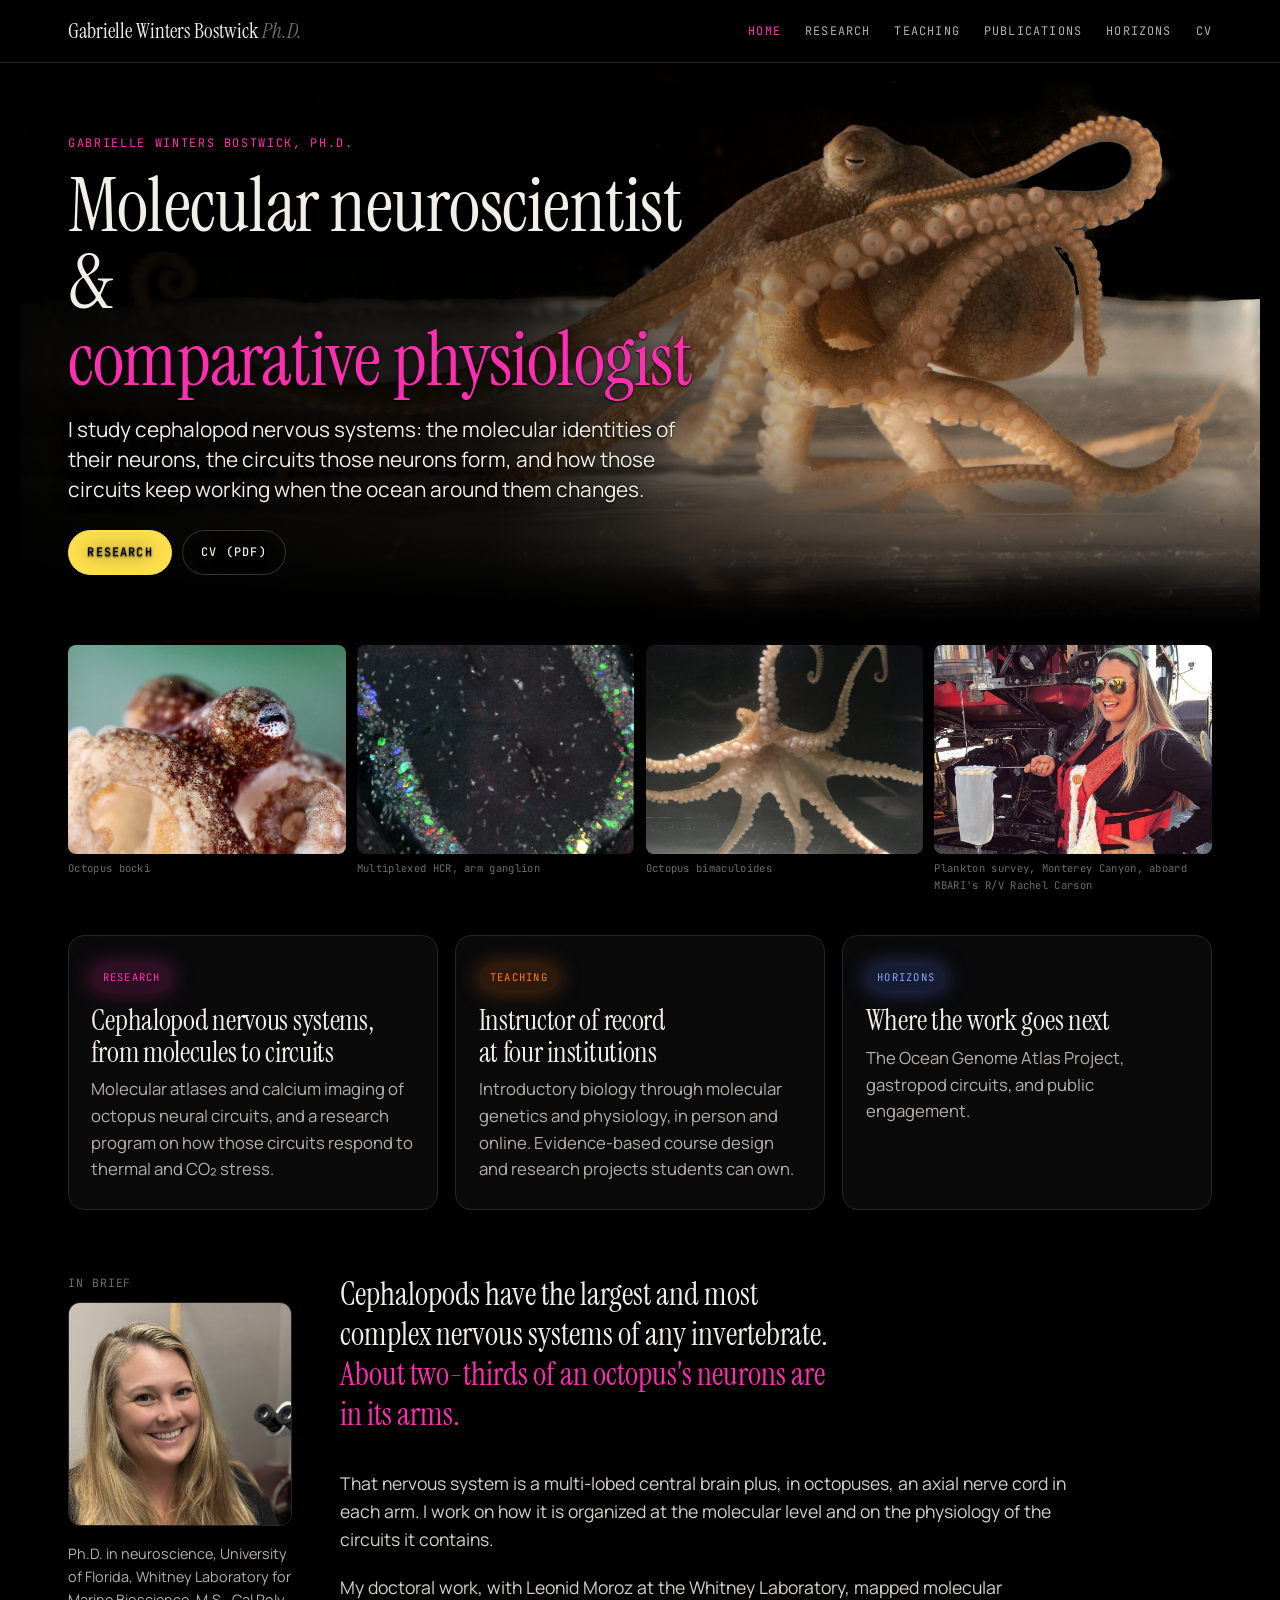
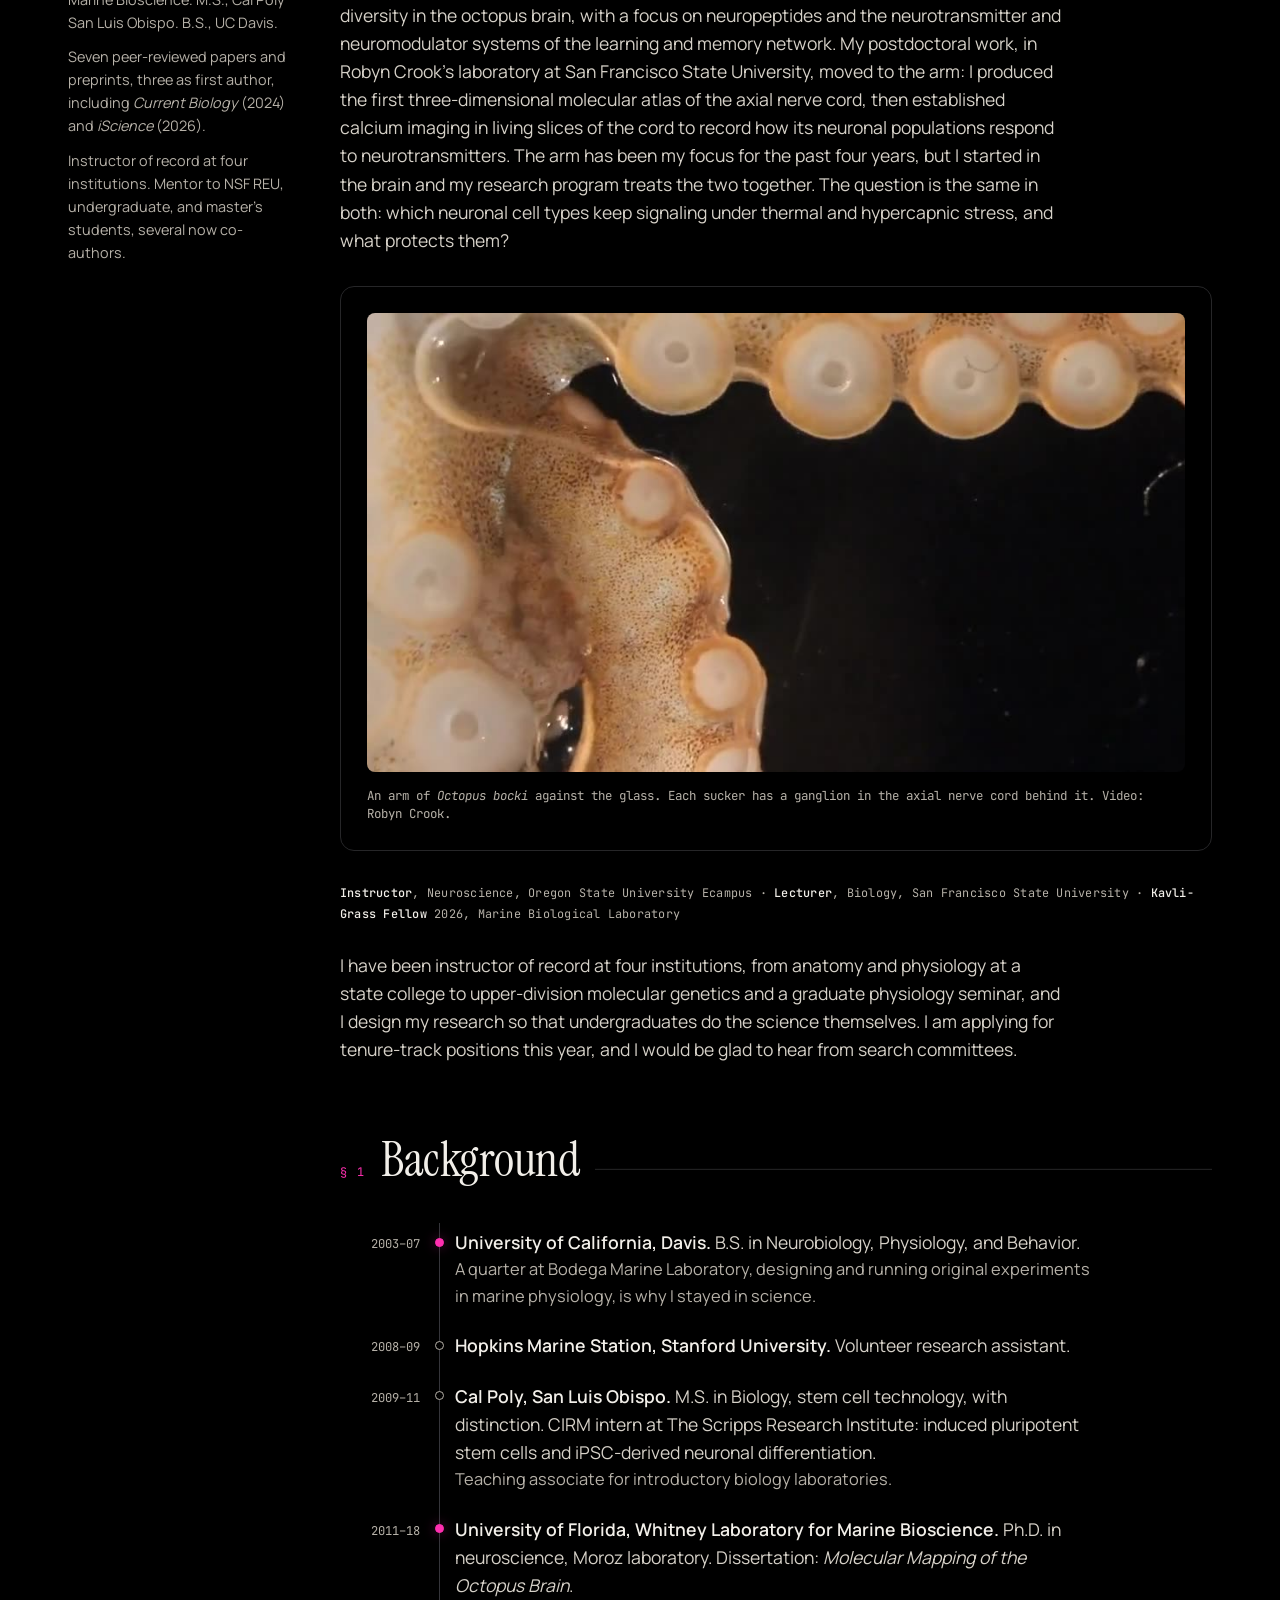
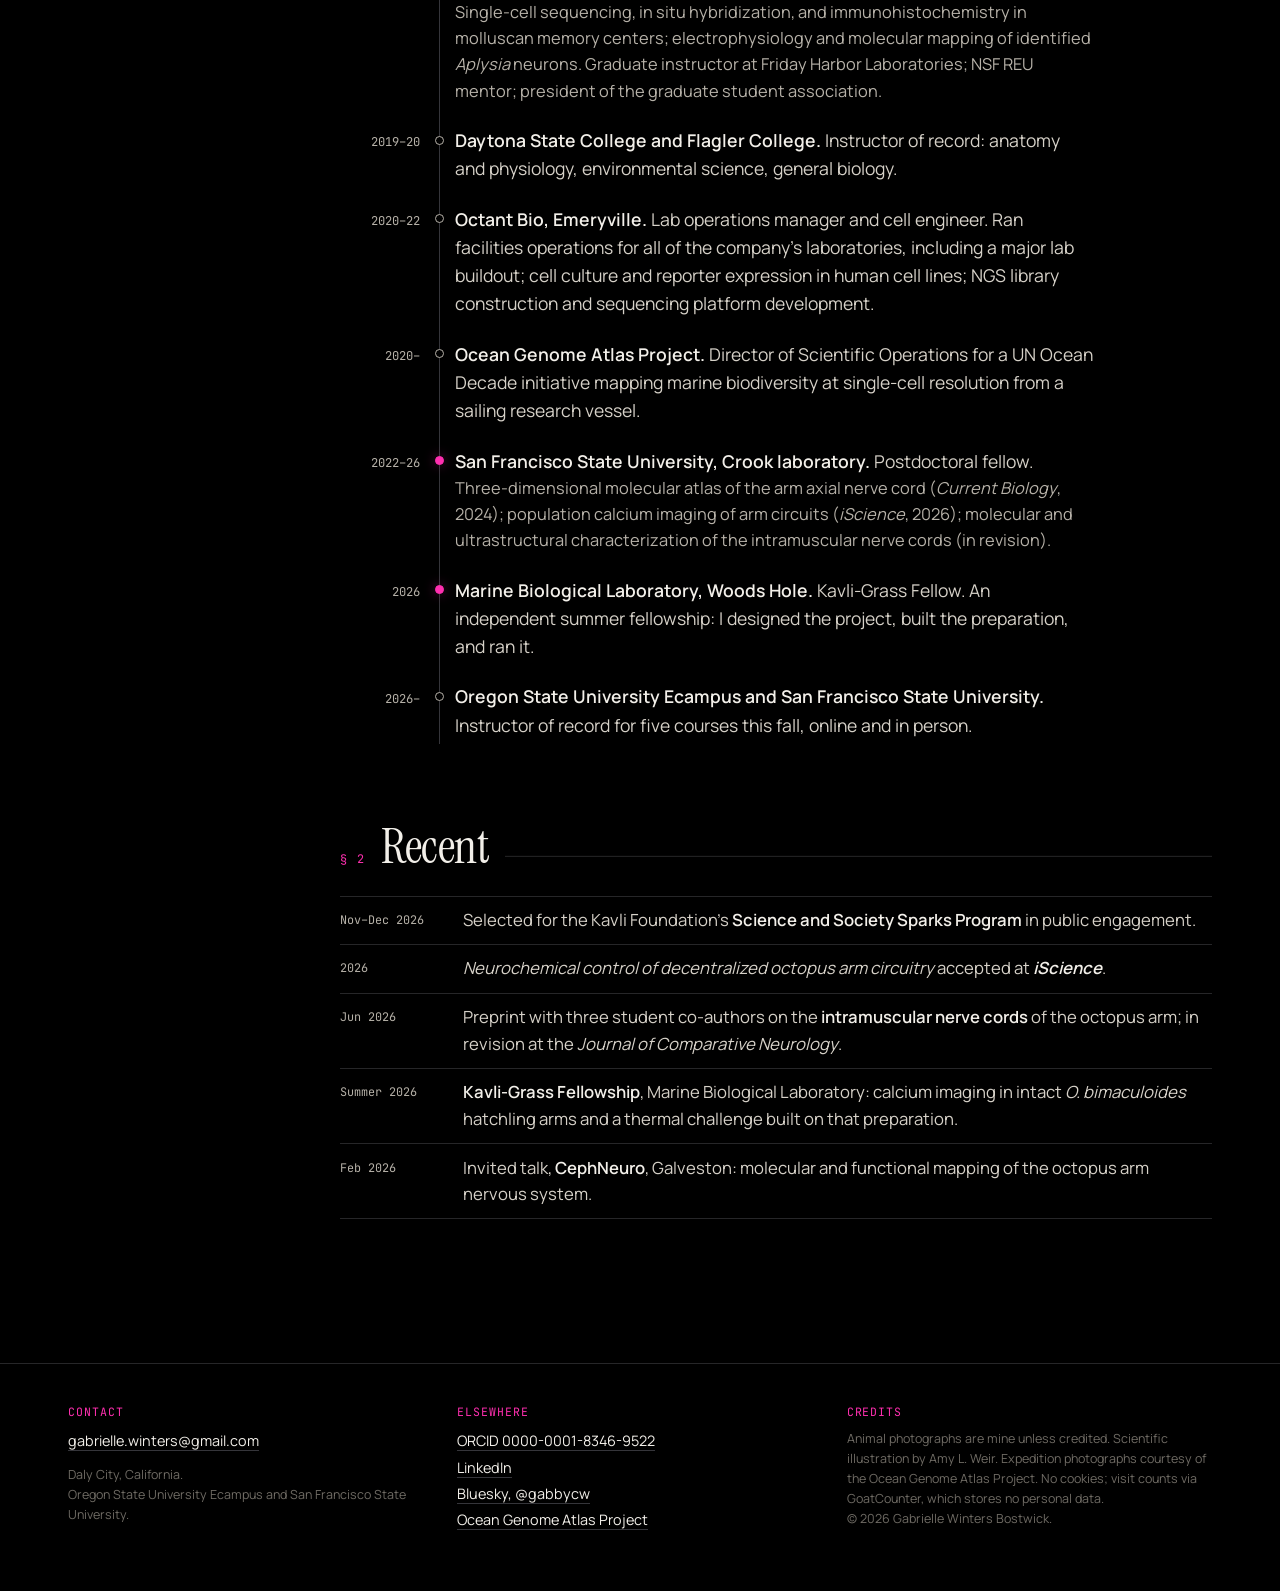
==== index.html @ f1814e46 "Search: Person schema, name variants, canonical URLs, sitemap, robots" ====
<!doctype html>
<html lang="en">
<head>
<meta charset="utf-8">
<meta name="viewport" content="width=device-width, initial-scale=1">
<title>Gabrielle Winters Bostwick, Ph.D. · Molecular neuroscientist & comparative physiologist</title>
<meta name="description" content="Molecular neuroscientist and comparative physiologist working on cephalopod nervous systems: molecular atlases, calcium imaging of neural circuits, and resilience under environmental stress.">
<meta property="og:title" content="Gabrielle Winters Bostwick, Ph.D. · Molecular neuroscientist & comparative physiologist">
<meta property="og:description" content="Molecular neuroscientist and comparative physiologist working on cephalopod nervous systems: molecular atlases, calcium imaging of neural circuits, and resilience under environmental stress.">
<meta property="og:type" content="website">
<meta property="og:image" content="https://gaberelladeville.github.io/assets/img/bocki-profile-canon.jpg">
<meta property="og:url" content="https://gaberelladeville.github.io/">
<link rel="canonical" href="https://gaberelladeville.github.io/">
<meta name="author" content="Gabrielle Winters Bostwick">
<meta name="keywords" content="Gabrielle Winters Bostwick, Gabrielle Winters-Bostwick, Gabrielle Winters, Winters-Bostwick GC, Winters GC, molecular neuroscientist, comparative physiologist, cephalopod neuroscience, octopus arm nervous system, Octopus bocki, Octopus bimaculoides, Euprymna berryi, hybridization chain reaction, calcium imaging, San Francisco State University, Oregon State University, Marine Biological Laboratory, Ocean Genome Atlas Project">
<script type="application/ld+json">
{"@context":"https://schema.org","@type":"Person","name":"Gabrielle Winters Bostwick","alternateName":["Gabrielle Winters-Bostwick","Gabrielle C. Winters-Bostwick","Gabrielle Winters","G. C. Winters"],"honorificSuffix":"Ph.D.","url":"https://gaberelladeville.github.io/","image":"https://gaberelladeville.github.io/assets/img/portrait.jpg","jobTitle":"Molecular neuroscientist and comparative physiologist","email":"mailto:gabrielle.winters@gmail.com","affiliation":[{"@type":"Organization","name":"Oregon State University"},{"@type":"Organization","name":"San Francisco State University"},{"@type":"Organization","name":"Ocean Genome Atlas Project"}],"alumniOf":[{"@type":"Organization","name":"University of Florida"},{"@type":"Organization","name":"California Polytechnic State University, San Luis Obispo"},{"@type":"Organization","name":"University of California, Davis"}],"sameAs":["https://orcid.org/0000-0001-8346-9522","https://www.linkedin.com/in/gabrielle-winters/","https://bsky.app/profile/gabbycw.bsky.social","https://www.researchgate.net/profile/Gabrielle-Winters"],"knowsAbout":["cephalopod neuroscience","octopus arm nervous system","molecular neuroanatomy","calcium imaging","hybridization chain reaction","comparative physiology"]}
</script>
<link rel="icon" href="assets/favicon.svg" type="image/svg+xml">
<link rel="icon" href="assets/favicon-32.png" type="image/png" sizes="32x32">
<link rel="apple-touch-icon" href="assets/apple-touch-icon.png">
<link rel="preconnect" href="https://fonts.googleapis.com">
<link rel="preconnect" href="https://fonts.gstatic.com" crossorigin>
<link rel="stylesheet" href="assets/style.css">

</head>
<body data-page="home">
<header class="site-head">
  <div class="wrap">
    <a class="brand plain" href="index.html">Gabrielle Winters Bostwick <span>Ph.D.</span></a>
    <nav class="site-nav" aria-label="Site"><a href="index.html" aria-current="page">Home</a><a href="research.html">Research</a><a href="teaching.html">Teaching</a><a href="publications.html">Publications</a><a href="horizons.html">Horizons</a><a href="cv.html">CV</a></nav>
  </div>
</header>

<main class="wrap">

<section class="hero">
  <img src="assets/img/hero.jpg" alt="Octopus bimaculoides in a tank, one arm extended, on black">
  <div class="g"></div>
  <div class="t">
    <div class="kicker">Gabrielle Winters Bostwick, Ph.D.</div>
    <h1>Molecular neuroscientist &amp;<br><em>comparative physiologist</em></h1>
    <p class="sub">I study cephalopod nervous systems: the molecular identities of their neurons, the circuits those neurons form, and how those circuits keep working when the ocean around them changes.</p>
    <a class="btn" href="research.html">Research</a><a class="btn o" href="assets/WintersBostwick_CV.pdf">CV (PDF)</a>
  </div>
</section>

<div class="strip">
  <div><img src="assets/img/bocki-portrait-green.jpg" alt="Octopus bocki, eye and arms, close up against green" style="object-position:50% 35%"><div class="c">Octopus bocki</div></div>
  <div><img src="assets/img/hcr-ganglion-ring.jpg" alt="Multiplexed HCR: coloured neuronal populations around a ganglion of the axial nerve cord"><div class="c">Multiplexed HCR, arm ganglion</div></div>
  <div><img src="assets/img/bimac-arms-raised.jpg" alt="Octopus bimaculoides with arms raised, on black"><div class="c">Octopus bimaculoides</div></div>
  <div><img src="assets/img/gwb-rov-plankton.jpg" alt="Gabrielle on deck in a life vest, filtering plankton beside an ROV aboard the research vessel Rachel Carson" style="object-position:50% 30%"><div class="c">Plankton survey, Monterey Canyon, aboard MBARI's R/V Rachel Carson</div></div>
</div>

<nav class="doors" aria-label="Main sections">
  <a class="d1" href="research.html"><span class="label">Research</span><h3>Cephalopod nervous systems, from molecules to circuits</h3><p>Molecular atlases and calcium imaging of octopus neural circuits, and a research program on how those circuits respond to thermal and CO₂ stress.</p></a>
  <a class="d2" href="teaching.html"><span class="label">Teaching</span><h3>Instructor of record at four institutions</h3><p>Introductory biology through molecular genetics and physiology, in person and online. Evidence-based course design and research projects students can own.</p></a>
  <a class="d3" href="horizons.html"><span class="label">Horizons</span><h3>Where the work goes next</h3><p>The Ocean Genome Atlas Project, gastropod circuits, and public engagement.</p></a>
</nav>

<div class="page">
  <aside class="margin">
    <span class="label">In brief</span>
    <div class="portrait"><img src="assets/img/portrait.jpg" alt="Gabrielle Winters Bostwick, at a microscope"></div>
    <p style="margin-top:1rem">Ph.D. in neuroscience, University of Florida, Whitney Laboratory for Marine Bioscience. M.S., Cal Poly San Luis Obispo. B.S., UC Davis.</p>
    <p>Seven peer-reviewed papers and preprints, three as first author, including <em>Current Biology</em> (2024) and <em>iScience</em> (2026).</p>
    <p>Instructor of record at four institutions. Mentor to NSF REU, undergraduate, and master's students, several now co-authors.</p>
  </aside>
  <div class="body">
    <p class="lede">Cephalopods have the largest and most complex nervous systems of any invertebrate. <b>About two-thirds of an octopus's neurons are in its arms.</b></p>
    <p>That nervous system is a multi-lobed central brain plus, in octopuses, an axial nerve cord in each arm. I work on how it is organized at the molecular level and on the physiology of the circuits it contains.</p>
    <p>My doctoral work, with Leonid Moroz at the Whitney Laboratory, mapped molecular diversity in the octopus brain, with a focus on neuropeptides and the neurotransmitter and neuromodulator systems of the learning and memory network. My postdoctoral work, in Robyn Crook's laboratory at San Francisco State University, moved to the arm: I produced the first three-dimensional molecular atlas of the axial nerve cord, then established calcium imaging in living slices of the cord to record how its neuronal populations respond to neurotransmitters. The arm has been my focus for the past four years, but I started in the brain and my research program treats the two together. The question is the same in both: which neuronal cell types keep signaling under thermal and hypercapnic stress, and what protects them?</p>
    <figure class="plate dark">
      <video data-autoplay muted loop playsinline preload="metadata" poster="assets/video/arm-suckers-poster.jpg"><source src="assets/video/arm-suckers.mp4" type="video/mp4"></video>
      <figcaption class="caption">An arm of <span class="sp">Octopus bocki</span> against the glass. Each sucker has a ganglion in the axial nerve cord behind it. Video: Robyn Crook.</figcaption>
    </figure>
    <div class="affil" style="margin:0 0 1.6rem"><b>Instructor</b>, Neuroscience, Oregon State University Ecampus · <b>Lecturer</b>, Biology, San Francisco State University · <b>Kavli-Grass Fellow</b> 2026, Marine Biological Laboratory</div>
    <p>I have been instructor of record at four institutions, from anatomy and physiology at a state college to upper-division molecular genetics and a graduate physiology seminar, and I design my research so that undergraduates do the science themselves. I am applying for tenure-track positions this year, and I would be glad to hear from search committees.</p>

    <div class="sec"><span class="n">§ 1</span><h2>Background</h2></div>
    <ul class="timeline">
      <li class="mark"><span class="y">2003–07</span><div class="what"><b>University of California, Davis.</b> B.S. in Neurobiology, Physiology, and Behavior.<span>A quarter at Bodega Marine Laboratory, designing and running original experiments in marine physiology, is why I stayed in science.</span></div></li>
      <li><span class="y">2008–09</span><div class="what"><b>Hopkins Marine Station, Stanford University.</b> Volunteer research assistant.</div></li>
      <li><span class="y">2009–11</span><div class="what"><b>Cal Poly, San Luis Obispo.</b> M.S. in Biology, stem cell technology, with distinction. CIRM intern at The Scripps Research Institute: induced pluripotent stem cells and iPSC-derived neuronal differentiation.<span>Teaching associate for introductory biology laboratories.</span></div></li>
      <li class="mark"><span class="y">2011–18</span><div class="what"><b>University of Florida, Whitney Laboratory for Marine Bioscience.</b> Ph.D. in neuroscience, Moroz laboratory. Dissertation: <em>Molecular Mapping of the Octopus Brain</em>.<span>Single-cell sequencing, in situ hybridization, and immunohistochemistry in molluscan memory centers; electrophysiology and molecular mapping of identified <em>Aplysia</em> neurons. Graduate instructor at Friday Harbor Laboratories; NSF REU mentor; president of the graduate student association.</span></div></li>
      <li><span class="y">2019–20</span><div class="what"><b>Daytona State College and Flagler College.</b> Instructor of record: anatomy and physiology, environmental science, general biology.</div></li>
      <li><span class="y">2020–22</span><div class="what"><b>Octant Bio, Emeryville.</b> Lab operations manager and cell engineer. Ran facilities operations for all of the company's laboratories, including a major lab buildout; cell culture and reporter expression in human cell lines; NGS library construction and sequencing platform development.</div></li>
      <li><span class="y">2020–</span><div class="what"><b>Ocean Genome Atlas Project.</b> Director of Scientific Operations for a UN Ocean Decade initiative mapping marine biodiversity at single-cell resolution from a sailing research vessel.</div></li>
      <li class="mark"><span class="y">2022–26</span><div class="what"><b>San Francisco State University, Crook laboratory.</b> Postdoctoral fellow.<span>Three-dimensional molecular atlas of the arm axial nerve cord (<em>Current Biology</em>, 2024); population calcium imaging of arm circuits (<em>iScience</em>, 2026); molecular and ultrastructural characterization of the intramuscular nerve cords (in revision).</span></div></li>
      <li class="mark"><span class="y">2026</span><div class="what"><b>Marine Biological Laboratory, Woods Hole.</b> Kavli-Grass Fellow. An independent summer fellowship: I designed the project, built the preparation, and ran it.</div></li>
      <li><span class="y">2026–</span><div class="what"><b>Oregon State University Ecampus and San Francisco State University.</b> Instructor of record for five courses this fall, online and in person.</div></li>
    </ul>

    <div class="sec"><span class="n">§ 2</span><h2>Recent</h2></div>
    <ul class="recent">
      <li><span class="y">Nov–Dec 2026</span><span>Selected for the Kavli Foundation's <b>Science and Society Sparks Program</b> in public engagement.</span></li>
      <li><span class="y">2026</span><span><em>Neurochemical control of decentralized octopus arm circuitry</em> accepted at <b><em>iScience</em></b>.</span></li>
      <li><span class="y">Jun 2026</span><span>Preprint with three student co-authors on the <b>intramuscular nerve cords</b> of the octopus arm; in revision at the <em>Journal of Comparative Neurology</em>.</span></li>
      <li><span class="y">Summer 2026</span><span><b>Kavli-Grass Fellowship</b>, Marine Biological Laboratory: calcium imaging in intact <span class="sp">O. bimaculoides</span> hatchling arms and a thermal challenge built on that preparation.</span></li>
      <li><span class="y">Feb 2026</span><span>Invited talk, <b>CephNeuro</b>, Galveston: molecular and functional mapping of the octopus arm nervous system.</span></li>
    </ul>
  </div>
</div>

</main>

<footer class="site-foot">
  <div class="wrap">
    <div>
      <span class="label">Contact</span>
      <a href="mailto:gabrielle.winters@gmail.com">gabrielle.winters@gmail.com</a>
      <p class="colophon" style="margin-top:.8rem">Daly City, California.<br>Oregon State University Ecampus and San Francisco State University.</p>
    </div>
    <div>
      <span class="label">Elsewhere</span>
      <ul>
        <li><a href="https://orcid.org/0000-0001-8346-9522" rel="me">ORCID 0000-0001-8346-9522</a></li>
        <li><a href="https://www.linkedin.com/in/gabrielle-winters/" rel="me">LinkedIn</a></li>
        <li><a href="https://bsky.app/profile/gabbycw.bsky.social" rel="me">Bluesky, @gabbycw</a></li>
        <li><a href="https://www.ogapvoyage.org/">Ocean Genome Atlas Project</a></li>
      </ul>
    </div>
    <div>
      <span class="label">Credits</span>
      <p class="colophon">Animal photographs are mine unless credited. Scientific illustration by Amy L. Weir. Expedition photographs courtesy of the Ocean Genome Atlas Project. No cookies; visit counts via GoatCounter, which stores no personal data.<br>&copy; <span data-year>2026</span> Gabrielle Winters Bostwick.</p>
    </div>
  </div>
</footer>
<script src="assets/site.js"></script>
<script data-goatcounter="https://gwb.goatcounter.com/count" async src="https://gc.zgo.at/count.js"></script>
</body>
</html>
---- assets/style.css ----
/* ------------------------------------------------------------------
   Gabrielle Winters Bostwick — personal site
   Black ground, jewel tones: each section lit in its own channel,
   the way a multiplexed in situ is.
   ------------------------------------------------------------------ */

@import url('https://fonts.googleapis.com/css2?family=Instrument+Serif:ital@0;1&family=Manrope:wght@400;500;600;700&family=JetBrains+Mono:wght@400;500&display=swap');

:root {
  --bg:        #000000;
  --bg2:       #0a0a0b;
  --bg3:       #131315;
  --ink:       #f2efe9;
  --soft:      #b6b1a8;
  --faint:     #6f6b64;
  --rule:      #262628;
  --rule2:     #35353a;

  --mag:   #ff2fb0;
  --cyan:  #22e5ff;
  --yel:   #ffe14d;
  --tang:  #ff7a1a;
  --blue:  #5b7cff;
  --vio:   #b44cff;
  --green: #4dff9a;

  --accent: var(--mag);
  --accent-soft: rgba(255,47,176,.16);
  --accent-glow: rgba(255,47,176,.38);

  --serif:   'Instrument Serif', 'Iowan Old Style', Georgia, serif;
  --sans:    'Manrope', 'Helvetica Neue', Arial, sans-serif;
  --mono:    'JetBrains Mono', 'SFMono-Regular', Menlo, Consolas, monospace;

  --measure: 66ch;
  --gutter: clamp(1.25rem, 4vw, 3rem);
  --max: 1240px;
}

/* per-page channel colour */
body[data-page] { --accent: var(--mag); --accent-soft: rgba(255,47,176,.16); --accent-glow: rgba(255,47,176,.38); }

*, *::before, *::after { box-sizing: border-box; }
html { scroll-behavior: smooth; -webkit-text-size-adjust: 100%; }
body {
  margin: 0; background: var(--bg); color: var(--ink);
  font-family: var(--sans); font-size: clamp(1rem, .95rem + .25vw, 1.1rem); line-height: 1.6;
  -webkit-font-smoothing: antialiased; text-rendering: optimizeLegibility;
}
::selection { background: var(--accent); color: #000; }

a { color: var(--accent); text-decoration: none; border-bottom: 1px solid color-mix(in srgb, var(--accent) 40%, transparent); transition: border-color .15s, color .15s; }
a:hover { border-bottom-color: var(--accent); }
a.plain { border-bottom: 0; }
img, svg, video { max-width: 100%; height: auto; display: block; }

/* ---------- typography ---------- */
h1, h2, h3 { font-family: var(--serif); font-weight: 400; line-height: 1.02; margin: 0 0 .5em; letter-spacing: -.01em; text-wrap: balance; }
h1 { font-size: clamp(3rem, 2.2rem + 4vw, 6rem); }
h2 { font-size: clamp(2rem, 1.6rem + 1.8vw, 3.2rem); }
h3 { font-size: clamp(1.45rem, 1.25rem + .7vw, 1.9rem); line-height: 1.08; }
h4 { font-size: 1.05rem; font-weight: 700; margin: 0 0 .4em; }
p { margin: 0 0 1.1em; max-width: var(--measure); color: #d6d1c8; }
p.lede { font-family: var(--serif); font-size: clamp(1.45rem, 1.2rem + 1vw, 2.1rem); line-height: 1.25; color: var(--ink); max-width: 34ch; }
p.lede b { color: var(--accent); font-weight: 400; }
em { font-style: italic; }
strong, b { font-weight: 600; color: var(--ink); }
small, .small { font-size: .88em; }
hr { border: 0; border-top: 1px solid var(--rule); margin: 3rem 0; }

.label, .caption, .meta, th { font-family: var(--mono); font-size: .72rem; letter-spacing: .08em; text-transform: uppercase; color: var(--faint); }
.caption { text-transform: none; letter-spacing: 0; font-size: .78rem; line-height: 1.5; color: var(--soft); }
.caption b { color: var(--accent); font-weight: 500; text-transform: uppercase; letter-spacing: .08em; font-size: .68rem; margin-right: .5em; }
.sp { font-style: italic; }

/* drop cap */
.dropcap::first-letter { font-family: var(--serif); font-size: 4.4em; line-height: .78; float: left; padding: .06em .12em 0 0; color: var(--accent); }

/* ---------- layout ---------- */
.wrap { max-width: var(--max); margin: 0 auto; padding: 0 var(--gutter); }
.page { display: grid; grid-template-columns: minmax(0, 1fr); gap: 0 3rem; padding: 3rem 0 5rem; }
@media (min-width: 900px) {
  .page { grid-template-columns: 14rem minmax(0, 1fr); }
  .page > .margin { grid-column: 1; }
  .page > .body { grid-column: 2; min-width: 0; }
}
.margin { font-size: .9rem; color: var(--soft); }
.margin .label { display: block; margin-bottom: .6rem; }
.margin p { margin-bottom: .8em; color: var(--soft); }
.margin nav a { display: block; padding: .32rem 0; border: 0; border-top: 1px solid var(--rule); color: var(--soft); font-family: var(--mono); font-size: .74rem; letter-spacing: .03em; }
.margin nav a:last-child { border-bottom: 1px solid var(--rule); }
.margin nav a:hover { color: var(--accent); }
@media (min-width: 900px) { .margin.sticky { position: sticky; top: 5rem; align-self: start; } }

/* ---------- header ---------- */
.site-head { position: sticky; top: 0; z-index: 20; background: rgba(0,0,0,.82); backdrop-filter: blur(8px); border-bottom: 1px solid var(--rule); }
.site-head .wrap { display: flex; align-items: center; justify-content: space-between; gap: 1rem; padding-top: .9rem; padding-bottom: .9rem; flex-wrap: wrap; }
.brand { font-family: var(--serif); font-size: 1.3rem; color: var(--ink); border: 0; white-space: nowrap; }
.brand span { color: var(--faint); font-style: italic; }
.site-nav { display: flex; gap: clamp(.8rem, 2vw, 1.5rem); flex-wrap: wrap; }
.site-nav a { font-family: var(--mono); font-size: .74rem; letter-spacing: .1em; text-transform: uppercase; color: var(--soft); border: 0; }
.site-nav a:hover { color: var(--ink); }
.site-nav a[aria-current="page"] { color: var(--accent); }

/* ---------- section heads ---------- */
.sec { margin: 4.5rem 0 1.5rem; display: flex; align-items: baseline; gap: 1rem; }
.sec .n { font-family: var(--mono); font-size: .74rem; color: var(--accent); letter-spacing: .12em; white-space: nowrap; }
.sec h2 { margin: 0; }
.sec::after { content: ''; flex: 1; border-top: 1px solid var(--rule); transform: translateY(-.35em); }

/* ---------- figures ---------- */
figure { margin: 2rem 0; }
figure img { width: 100%; border-radius: 10px; }
figure.photo img { border: 1px solid var(--rule); }
figcaption { margin-top: .7rem; }
figure.plate { background: var(--bg2); border: 1px solid var(--rule); border-radius: 14px; padding: clamp(1rem, 2.5vw, 1.6rem); }
figure.plate img { border-radius: 8px; }
figure.plate.dark { background: #000; }
figure.plate.dark video { width: 100%; display: block; background: #000; border-radius: 8px; }
figure.plate.light { background: var(--bg2); }
figure.plate.light img { background: #fff; }
figure.plate figcaption { margin-top: .9rem; }
figure.wide { margin-left: 0; margin-right: 0; }

.placeholder { border: 1px dashed var(--rule2); border-radius: 12px; background: var(--bg2); display: flex; flex-direction: column; justify-content: center; padding: 1.2rem; font-size: .9rem; color: var(--soft); line-height: 1.45; max-width: 60ch; }
.placeholder span { font-family: var(--mono); font-size: .68rem; letter-spacing: .1em; text-transform: uppercase; color: var(--accent); margin-bottom: .5rem; }

/* ---------- tables ---------- */
table { border-collapse: collapse; width: 100%; margin: 1.5rem 0 2.5rem; font-size: .95em; }
th { text-align: left; font-weight: 500; padding: .5rem .6rem .5rem 0; border-bottom: 1px solid var(--rule2); color: var(--accent); }
td { padding: .7rem .6rem .7rem 0; border-bottom: 1px solid var(--rule); vertical-align: top; color: #d6d1c8; }
td b { color: var(--ink); }
td.y { font-family: var(--mono); font-size: .76rem; white-space: nowrap; color: var(--soft); padding-top: .85rem; }
.table-scroll { overflow-x: auto; }

/* ---------- lists ---------- */
ul, ol { padding-left: 1.2em; max-width: var(--measure); color: #d6d1c8; }
li { margin-bottom: .45em; }
ul.ruled { list-style: none; padding: 0; }
ul.ruled li { border-top: 1px solid var(--rule); padding: .9rem 0; margin: 0; }
ul.ruled li:last-child { border-bottom: 1px solid var(--rule); }
ul.ruled b { color: var(--ink); }

/* ---------- specimen cards ---------- */
.specimen { display: grid; grid-template-columns: 1fr; gap: 1.2rem; margin: 2rem 0; }
@media (min-width: 760px) { .specimen { grid-template-columns: repeat(3, 1fr); } }
.specimen > div { background: var(--bg2); border: 1px solid var(--rule); border-radius: 14px; padding: 1.2rem; }
.specimen .tag { font-family: var(--mono); font-size: .68rem; letter-spacing: .1em; text-transform: uppercase; color: var(--accent); }
.specimen h3 { margin: .3rem 0 .6rem; font-style: italic; }
.specimen p { font-size: .93em; margin-bottom: .6em; }
.specimen .sp-photo { width: 100%; aspect-ratio: 4/3; object-fit: cover; margin: .2rem 0 .9rem; border-radius: 8px; }

/* ---------- timeline ---------- */
.timeline { list-style: none; padding: 0; margin: 2rem 0; max-width: none; position: relative; }
.timeline::before { content: ''; position: absolute; left: 6.2rem; top: .4rem; bottom: .4rem; border-left: 1px solid var(--rule2); }
.timeline li { display: grid; grid-template-columns: 5rem 1fr; gap: 2.2rem; padding: .7rem 0; margin: 0; position: relative; }
.timeline li::before { content: ''; position: absolute; left: calc(6.2rem - 4px); top: 1.3rem; width: 9px; height: 9px; border-radius: 50%; background: var(--bg); border: 1.5px solid var(--soft); }
.timeline li.mark::before { background: var(--accent); border-color: var(--accent); box-shadow: 0 0 12px var(--accent-glow); }
.timeline .y { font-family: var(--mono); font-size: .76rem; color: var(--soft); text-align: right; padding-top: .45rem; }
.timeline .what { max-width: 58ch; color: #d6d1c8; }
.timeline .what b { color: var(--ink); }
.timeline .what span { display: block; color: var(--soft); font-size: .93em; }
@media (max-width: 560px) {
  .timeline::before { left: .3rem; }
  .timeline li { grid-template-columns: 1fr; gap: .2rem; padding-left: 1.6rem; }
  .timeline li::before { left: 0; top: 1.05rem; }
  .timeline .y { text-align: left; padding-top: 0; }
}

/* ---------- ledgers (numbered chapters / aims) ---------- */
.ledger { counter-reset: aim; margin: 2rem 0; border-top: 1px solid var(--rule2); }
.ledger > div { display: grid; grid-template-columns: 4.5rem minmax(0,1fr); gap: 1.5rem; padding: 1.6rem 0; border-bottom: 1px solid var(--rule); }
.ledger > div::before { counter-increment: aim; content: counter(aim, upper-roman); font-family: var(--serif); font-size: 2.6rem; line-height: 1; color: var(--accent); }
.ledger h3 { margin-top: .1rem; }
.ledger p:last-child { margin-bottom: 0; }
@media (max-width: 560px) { .ledger > div { grid-template-columns: 1fr; gap: .4rem; } }

/* ---------- pull quotes, notes ---------- */
.pull { font-family: var(--serif); font-size: clamp(1.6rem, 1.3rem + 1.2vw, 2.4rem); line-height: 1.2; max-width: 30ch; margin: 2.5rem 0; color: var(--accent); }
.note { font-size: .92rem; color: var(--soft); border-top: 1px dashed var(--rule2); border-bottom: 1px dashed var(--rule2); padding: .8rem 0; margin: 1.5rem 0; max-width: var(--measure); }
.note .label { display: inline; margin-right: .6rem; color: var(--accent); }

/* ---------- publications ---------- */
.pubs { list-style: none; padding: 0; max-width: none; counter-reset: pub; }
.pubs li { border-top: 1px solid var(--rule); padding: 1.2rem 0 1.2rem 3rem; position: relative; margin: 0; max-width: 78ch; }
.pubs li:last-child { border-bottom: 1px solid var(--rule); }
.pubs li::before { counter-increment: pub; content: counter(pub, decimal-leading-zero); position: absolute; left: 0; top: 1.35rem; font-family: var(--mono); font-size: .76rem; color: var(--accent); }
.pubs .t { font-family: var(--serif); font-size: 1.35rem; line-height: 1.15; display: block; margin-bottom: .3rem; color: var(--ink); }
.pubs .a { display: block; color: var(--soft); font-size: .93em; }
.pubs .a .me { color: var(--ink); font-weight: 600; }
.pubs .j { display: block; font-size: .9em; margin-top: .3rem; color: #d6d1c8; }
.pubs .doi { font-family: var(--mono); font-size: .72rem; letter-spacing: 0; text-transform: none; }
.pubs .flag { font-family: var(--mono); font-size: .62rem; letter-spacing: .1em; text-transform: uppercase; color: #000; background: var(--cyan); padding: .2rem .5rem; border-radius: 999px; margin-left: .6rem; vertical-align: middle; font-weight: 500; }
.pubs .flag.warm { background: var(--tang); }

/* ---------- buttons ---------- */
.btn { display: inline-block; font-family: var(--mono); font-size: .74rem; letter-spacing: .1em; text-transform: uppercase; color: #000; background: var(--accent); border: 1px solid var(--accent); padding: .75rem 1.15rem; border-radius: 999px; font-weight: 500; transition: filter .15s; }
.btn:hover { filter: brightness(1.1); border-color: var(--accent); }
.btn.o { background: transparent; color: var(--ink); border-color: var(--rule2); }
.btn + .btn { margin-left: .6rem; }

/* ---------- home hero ---------- */
.hero { position: relative; min-height: 560px; margin: 0 calc(-1 * var(--gutter)); overflow: hidden; display: flex; align-items: flex-end; }
.hero > img { position: absolute; inset: 0; width: 100%; height: 100%; object-fit: cover; object-position: 70% 50%; border-radius: 0; }
.hero .g { position: absolute; inset: 0; background: linear-gradient(90deg, rgba(0,0,0,.96) 0%, rgba(0,0,0,.82) 38%, rgba(0,0,0,.35) 58%, rgba(0,0,0,0) 74%), linear-gradient(0deg, #000 0%, rgba(0,0,0,0) 32%); }
.hero .t { position: relative; padding: 3.5rem var(--gutter) 3rem; max-width: 720px; text-shadow: 0 1px 2px rgba(0,0,0,.9), 0 0 18px rgba(0,0,0,.85); }
.hero .kicker { font-family: var(--mono); font-size: .74rem; letter-spacing: .14em; text-transform: uppercase; color: var(--mag); margin-bottom: .9rem; }
.hero h1 { margin-bottom: 1rem; font-size: clamp(2.8rem, 2rem + 3.4vw, 5rem); }
.hero h1 em { color: var(--mag); font-style: normal; }
.hero .sub { font-size: clamp(1.05rem, 1rem + .4vw, 1.3rem); color: var(--ink); max-width: 52ch; line-height: 1.45; margin-bottom: 1.6rem; }
.hero .btn { --accent: var(--yel); }
.hero .credit { position: absolute; right: var(--gutter); bottom: 1rem; font-family: var(--mono); font-size: .66rem; color: var(--faint); letter-spacing: .04em; }
@media (max-width: 700px) { .hero { min-height: 560px; } .hero .g { background: linear-gradient(0deg, #000 0%, rgba(0,0,0,.85) 45%, rgba(0,0,0,.1) 100%); } .hero .t { padding-top: 12rem; } }

.strip { display: grid; grid-template-columns: repeat(2, 1fr); gap: .7rem; margin: 1.4rem 0 0; }
@media (min-width: 760px) { .strip { grid-template-columns: repeat(4, 1fr); } }
.strip img { width: 100%; aspect-ratio: 4/3; object-fit: cover; border-radius: 8px; }
.strip .c { font-family: var(--mono); font-size: .66rem; color: var(--faint); margin-top: .4rem; letter-spacing: .03em; }

/* the three doors, each lit in its own channel */
.doors { display: grid; gap: 1.1rem; margin: 2.6rem 0 1rem; }
@media (min-width: 760px) { .doors { grid-template-columns: repeat(3, 1fr); } }
.doors a { border: 1px solid var(--rule); border-radius: 16px; padding: 1.5rem 1.4rem 1.6rem; text-decoration: none; color: var(--ink); background: var(--bg2); display: block; transition: border-color .15s, transform .15s; }
.doors a:hover { border-color: var(--rule2); transform: translateY(-2px); }
.doors .label { display: inline-block; padding: .3rem .7rem; border-radius: 999px; margin-bottom: .9rem; font-size: .66rem; letter-spacing: .12em; }
.doors h3 { margin-bottom: .5rem; }
.doors p { margin: 0; color: var(--soft); font-size: .95em; }
.doors .d1 .label { color: var(--mag);  background: rgba(255,47,176,.14);  box-shadow: 0 0 22px rgba(255,47,176,.35); }
.doors .d2 .label { color: var(--tang); background: rgba(255,122,26,.14);  box-shadow: 0 0 22px rgba(255,122,26,.35); }
.doors .d3 .label { color: #8aa4ff;     background: rgba(91,124,255,.16);  box-shadow: 0 0 22px rgba(91,124,255,.4); }

.affil { font-family: var(--mono); font-size: .74rem; letter-spacing: .02em; color: var(--soft); line-height: 1.8; margin-top: 1.2rem; }
.affil b { color: var(--ink); font-weight: 500; }

.recent { list-style: none; padding: 0; margin: 1rem 0 0; max-width: none; }
.recent li { display: grid; grid-template-columns: 6.5rem 1fr; gap: 1.2rem; padding: .65rem 0; border-top: 1px solid var(--rule); margin: 0; font-size: .95em; color: #d6d1c8; }
.recent li:last-child { border-bottom: 1px solid var(--rule); }
.recent .y { font-family: var(--mono); font-size: .74rem; color: var(--soft); padding-top: .25rem; }
.recent b { color: var(--ink); }

.pair { display: grid; gap: 1.2rem; margin: 2rem 0; }
@media (min-width: 700px) { .pair { grid-template-columns: 1fr 1fr; align-items: start; } }
.pair figure { margin: 0; }

.portrait { border-radius: 12px; overflow: hidden; max-width: 240px; border: 1px solid var(--rule); }
.portrait img { width: 100%; height: 100%; object-fit: cover; }

.two-col { columns: 2; column-gap: 3rem; }
@media (max-width: 700px) { .two-col { columns: 1; } }
.two-col > * { break-inside: avoid; }
.mt0 { margin-top: 0 !important; }

/* ---------- footer ---------- */
.site-foot { border-top: 1px solid var(--rule); margin-top: 4rem; padding: 2.4rem 0 3rem; font-size: .9rem; color: var(--soft); }
.site-foot .wrap { display: grid; gap: 1.5rem; }
@media (min-width: 760px) { .site-foot .wrap { grid-template-columns: 1fr 1fr 1fr; } }
.site-foot .label { display: block; margin-bottom: .5rem; color: var(--accent); }
.site-foot a { color: var(--ink); border-bottom-color: var(--rule2); }
.site-foot ul { list-style: none; padding: 0; margin: 0; }
.site-foot li { margin: .2rem 0; }
.site-foot .colophon { font-size: .78rem; color: var(--faint); }

@media (prefers-reduced-motion: reduce) { html { scroll-behavior: auto; } .doors a { transition: none; } }

/* ---------- print ---------- */
@media print {
  body { background: #fff; color: #000; }
  .site-head, .site-foot, .margin nav, .btn, video { display: none !important; }
  a { color: #000; border: 0; }
  .page { display: block; padding: 0; }
}
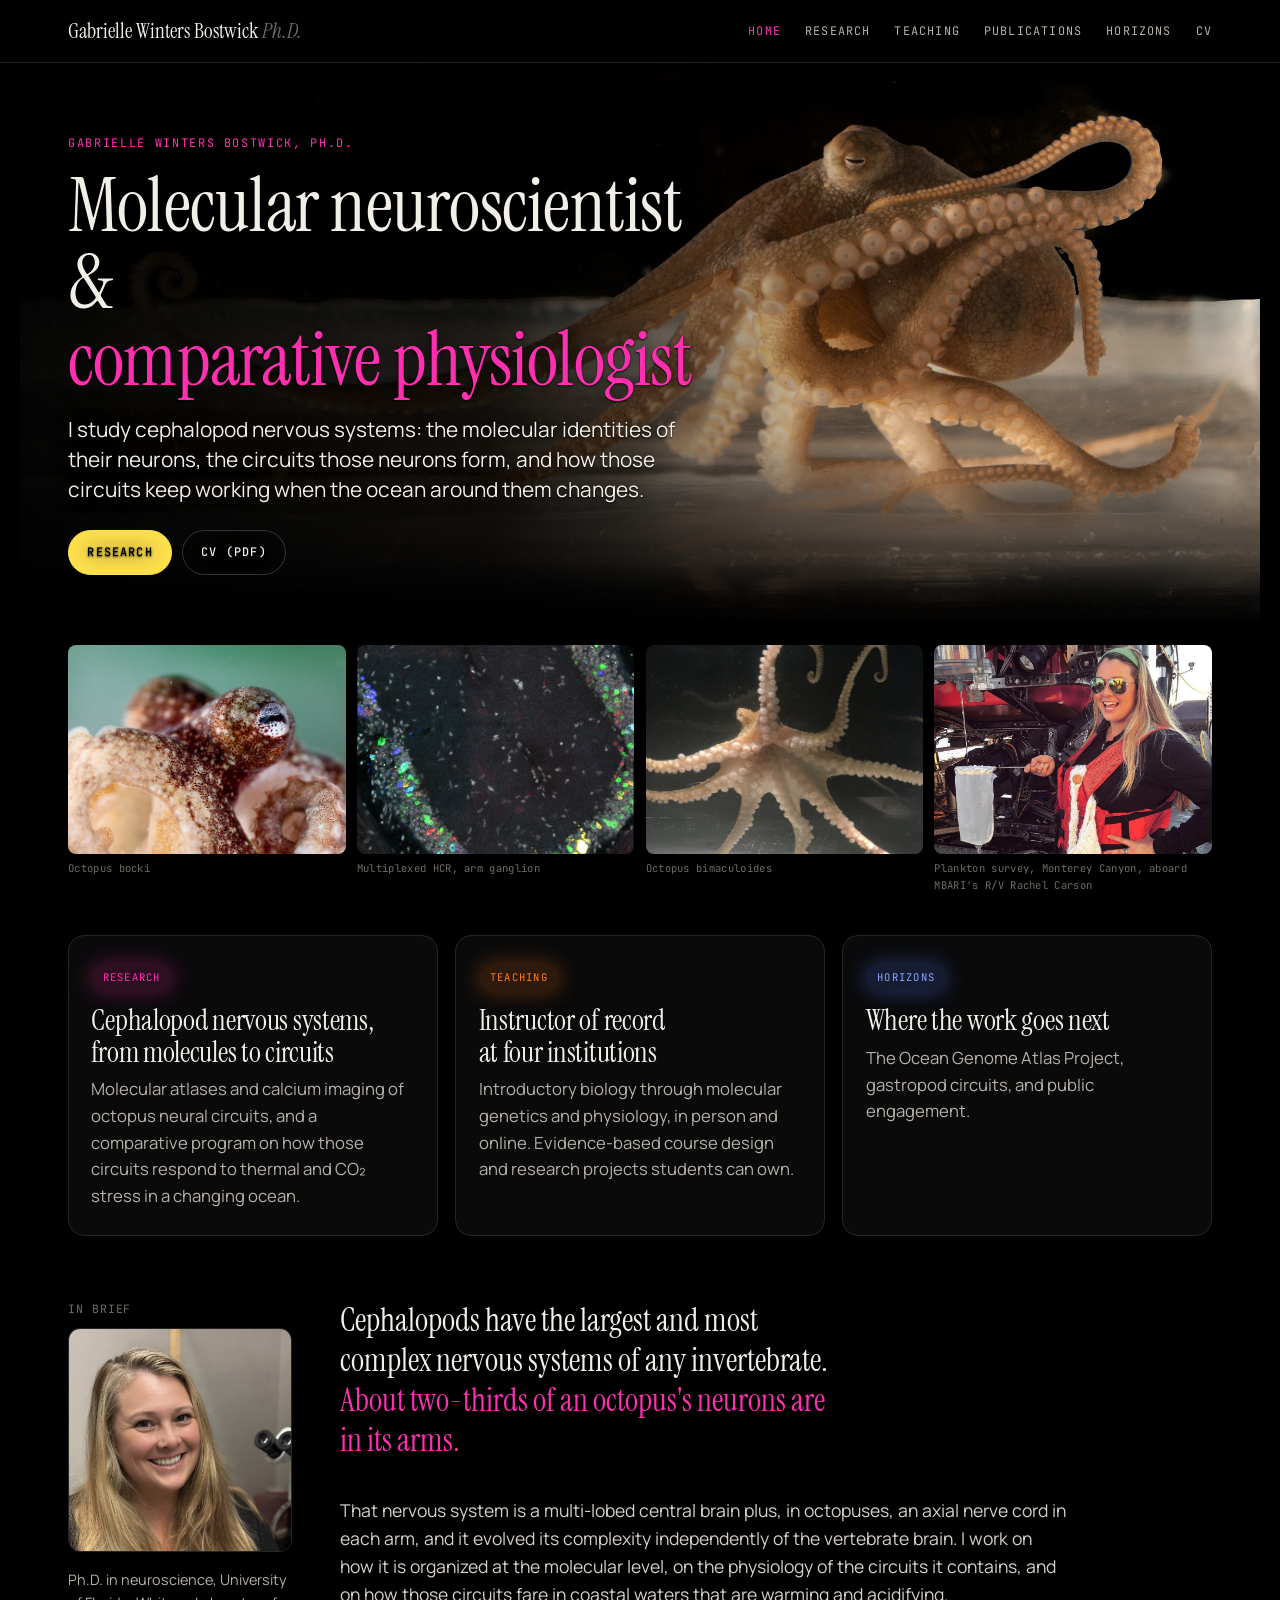
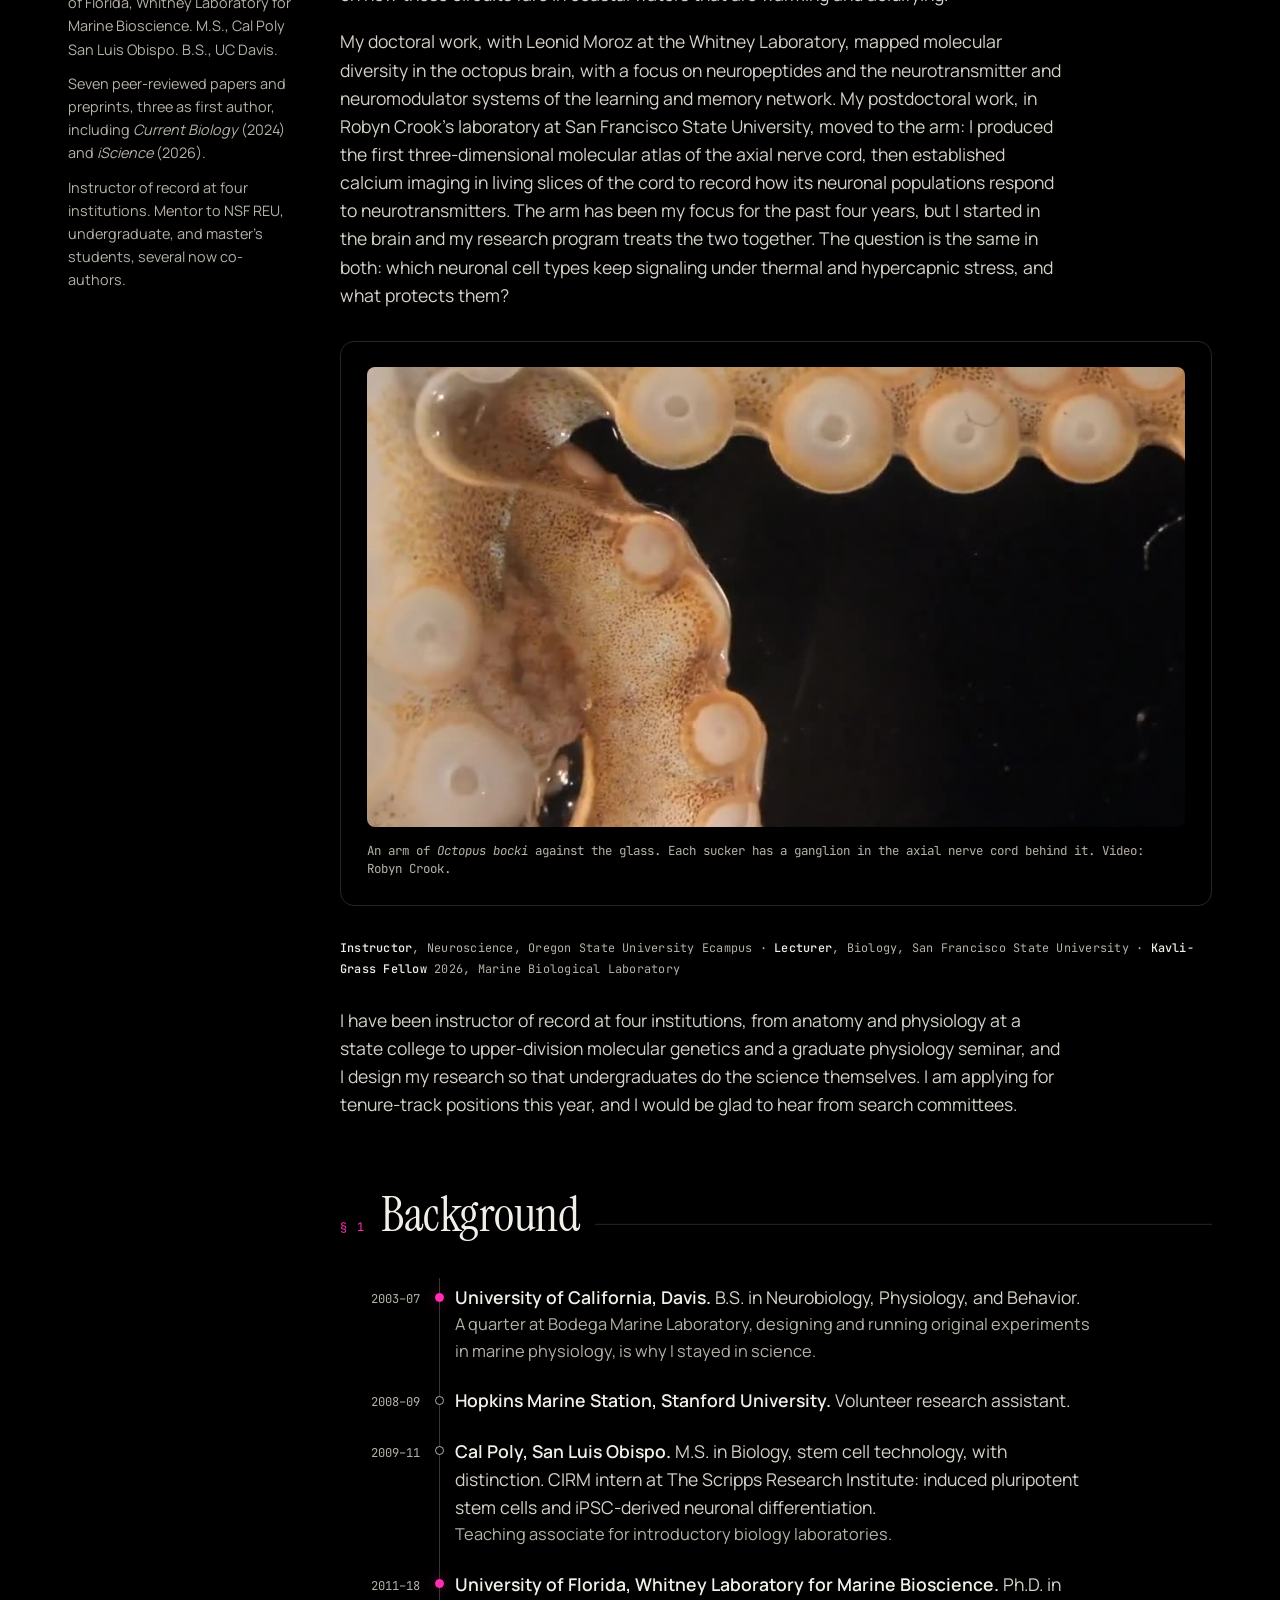
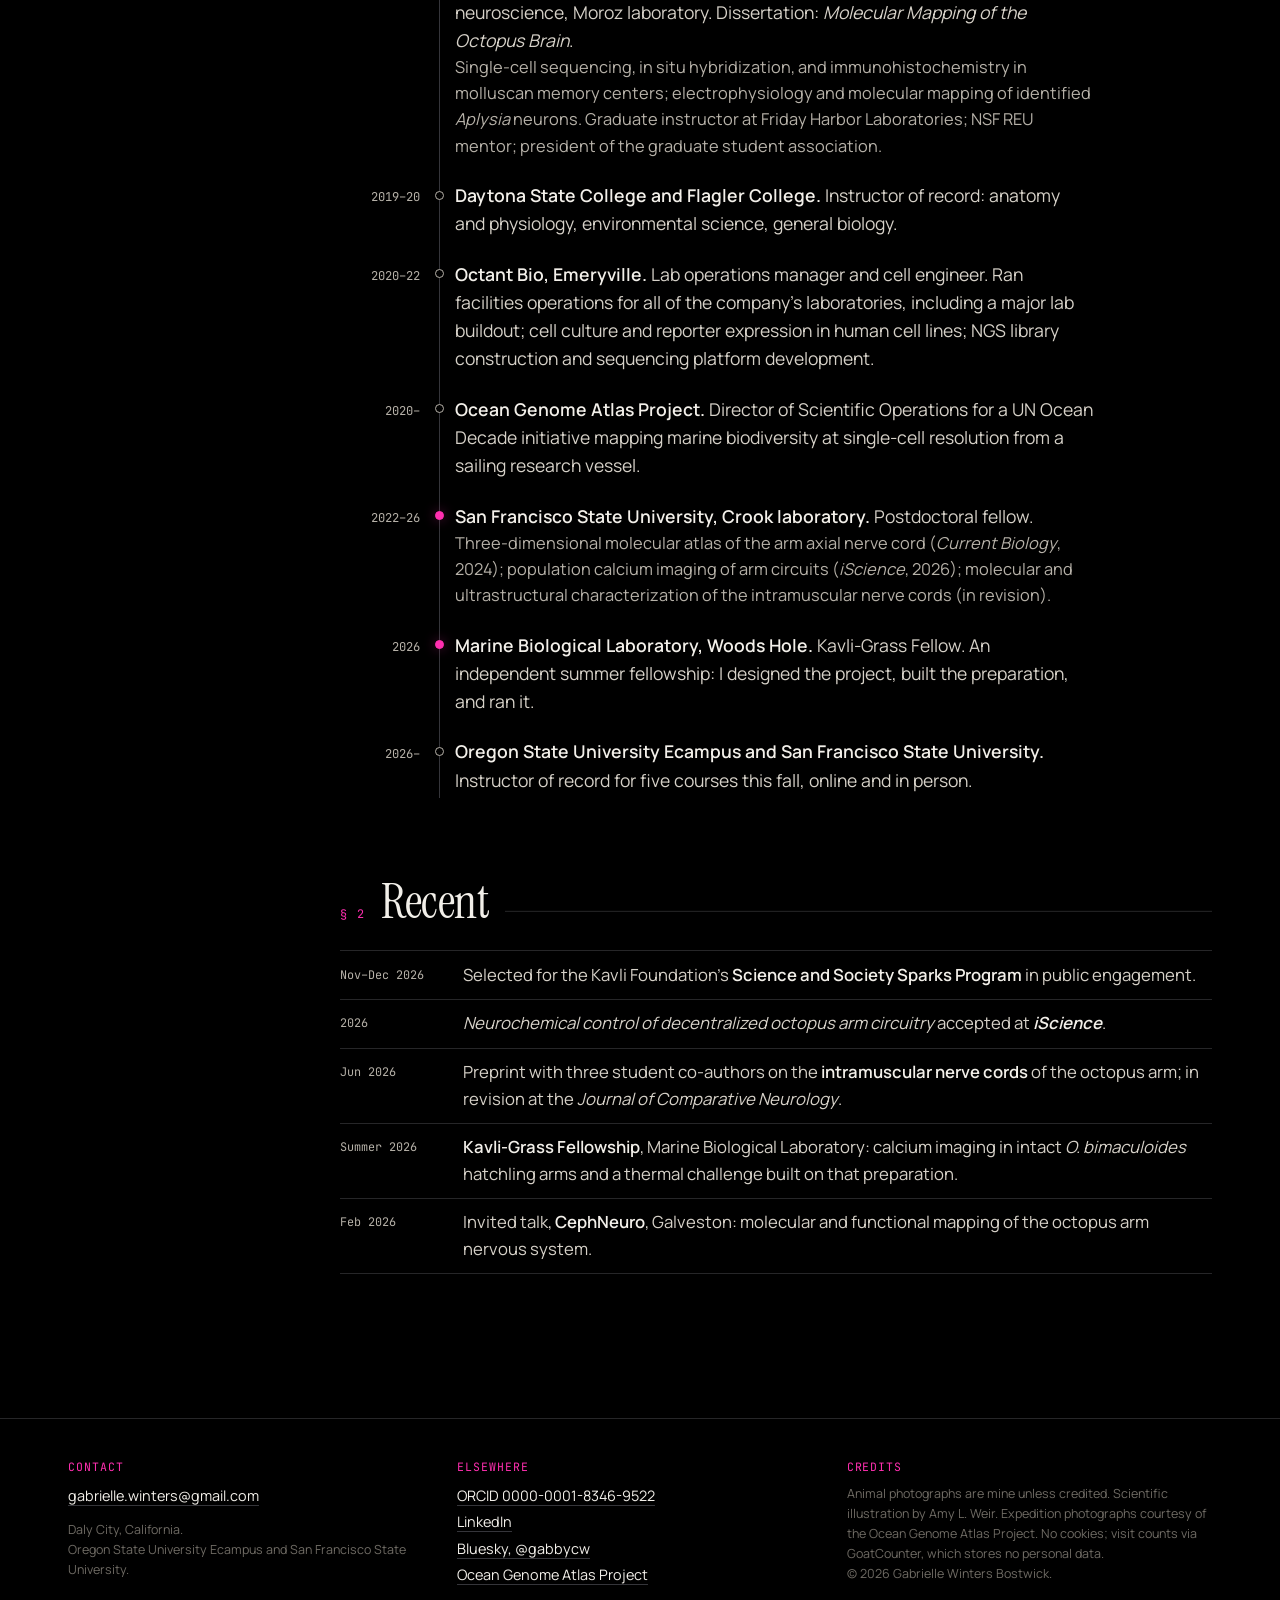
==== commit b51a7e89: "Evolutionary and environmental framing, lightly, across pages" ====
--- a/index.html
+++ b/index.html
@@ -12,7 +12,7 @@
 <meta property="og:url" content="https://gaberelladeville.github.io/">
 <link rel="canonical" href="https://gaberelladeville.github.io/">
 <meta name="author" content="Gabrielle Winters Bostwick">
-<meta name="keywords" content="Gabrielle Winters Bostwick, Gabrielle Winters-Bostwick, Gabrielle Winters, Winters-Bostwick GC, Winters GC, molecular neuroscientist, comparative physiologist, cephalopod neuroscience, octopus arm nervous system, Octopus bocki, Octopus bimaculoides, Euprymna berryi, hybridization chain reaction, calcium imaging, San Francisco State University, Oregon State University, Marine Biological Laboratory, Ocean Genome Atlas Project">
+<meta name="keywords" content="Gabrielle Winters Bostwick, Gabrielle Winters-Bostwick, Gabrielle Winters, Winters-Bostwick GC, Winters GC, molecular neuroscientist, comparative physiologist, cephalopod neuroscience, evolutionary neuroscience, convergent evolution, environmental physiology, ocean acidification, climate change, octopus arm nervous system, Octopus bocki, Octopus bimaculoides, Euprymna berryi, hybridization chain reaction, calcium imaging, San Francisco State University, Oregon State University, Marine Biological Laboratory, Ocean Genome Atlas Project">
 <script type="application/ld+json">
 {"@context":"https://schema.org","@type":"Person","name":"Gabrielle Winters Bostwick","alternateName":["Gabrielle Winters-Bostwick","Gabrielle C. Winters-Bostwick","Gabrielle Winters","G. C. Winters"],"honorificSuffix":"Ph.D.","url":"https://gaberelladeville.github.io/","image":"https://gaberelladeville.github.io/assets/img/portrait.jpg","jobTitle":"Molecular neuroscientist and comparative physiologist","email":"mailto:gabrielle.winters@gmail.com","affiliation":[{"@type":"Organization","name":"Oregon State University"},{"@type":"Organization","name":"San Francisco State University"},{"@type":"Organization","name":"Ocean Genome Atlas Project"}],"alumniOf":[{"@type":"Organization","name":"University of Florida"},{"@type":"Organization","name":"California Polytechnic State University, San Luis Obispo"},{"@type":"Organization","name":"University of California, Davis"}],"sameAs":["https://orcid.org/0000-0001-8346-9522","https://www.linkedin.com/in/gabrielle-winters/","https://bsky.app/profile/gabbycw.bsky.social","https://www.researchgate.net/profile/Gabrielle-Winters"],"knowsAbout":["cephalopod neuroscience","octopus arm nervous system","molecular neuroanatomy","calcium imaging","hybridization chain reaction","comparative physiology"]}
 </script>
@@ -53,7 +53,7 @@
 </div>
 
 <nav class="doors" aria-label="Main sections">
-  <a class="d1" href="research.html"><span class="label">Research</span><h3>Cephalopod nervous systems, from molecules to circuits</h3><p>Molecular atlases and calcium imaging of octopus neural circuits, and a research program on how those circuits respond to thermal and CO₂ stress.</p></a>
+  <a class="d1" href="research.html"><span class="label">Research</span><h3>Cephalopod nervous systems, from molecules to circuits</h3><p>Molecular atlases and calcium imaging of octopus neural circuits, and a comparative program on how those circuits respond to thermal and CO₂ stress in a changing ocean.</p></a>
   <a class="d2" href="teaching.html"><span class="label">Teaching</span><h3>Instructor of record at four institutions</h3><p>Introductory biology through molecular genetics and physiology, in person and online. Evidence-based course design and research projects students can own.</p></a>
   <a class="d3" href="horizons.html"><span class="label">Horizons</span><h3>Where the work goes next</h3><p>The Ocean Genome Atlas Project, gastropod circuits, and public engagement.</p></a>
 </nav>
@@ -68,7 +68,7 @@
   </aside>
   <div class="body">
     <p class="lede">Cephalopods have the largest and most complex nervous systems of any invertebrate. <b>About two-thirds of an octopus's neurons are in its arms.</b></p>
-    <p>That nervous system is a multi-lobed central brain plus, in octopuses, an axial nerve cord in each arm. I work on how it is organized at the molecular level and on the physiology of the circuits it contains.</p>
+    <p>That nervous system is a multi-lobed central brain plus, in octopuses, an axial nerve cord in each arm, and it evolved its complexity independently of the vertebrate brain. I work on how it is organized at the molecular level, on the physiology of the circuits it contains, and on how those circuits fare in coastal waters that are warming and acidifying.</p>
     <p>My doctoral work, with Leonid Moroz at the Whitney Laboratory, mapped molecular diversity in the octopus brain, with a focus on neuropeptides and the neurotransmitter and neuromodulator systems of the learning and memory network. My postdoctoral work, in Robyn Crook's laboratory at San Francisco State University, moved to the arm: I produced the first three-dimensional molecular atlas of the axial nerve cord, then established calcium imaging in living slices of the cord to record how its neuronal populations respond to neurotransmitters. The arm has been my focus for the past four years, but I started in the brain and my research program treats the two together. The question is the same in both: which neuronal cell types keep signaling under thermal and hypercapnic stress, and what protects them?</p>
     <figure class="plate dark">
       <video data-autoplay muted loop playsinline preload="metadata" poster="assets/video/arm-suckers-poster.jpg"><source src="assets/video/arm-suckers.mp4" type="video/mp4"></video>
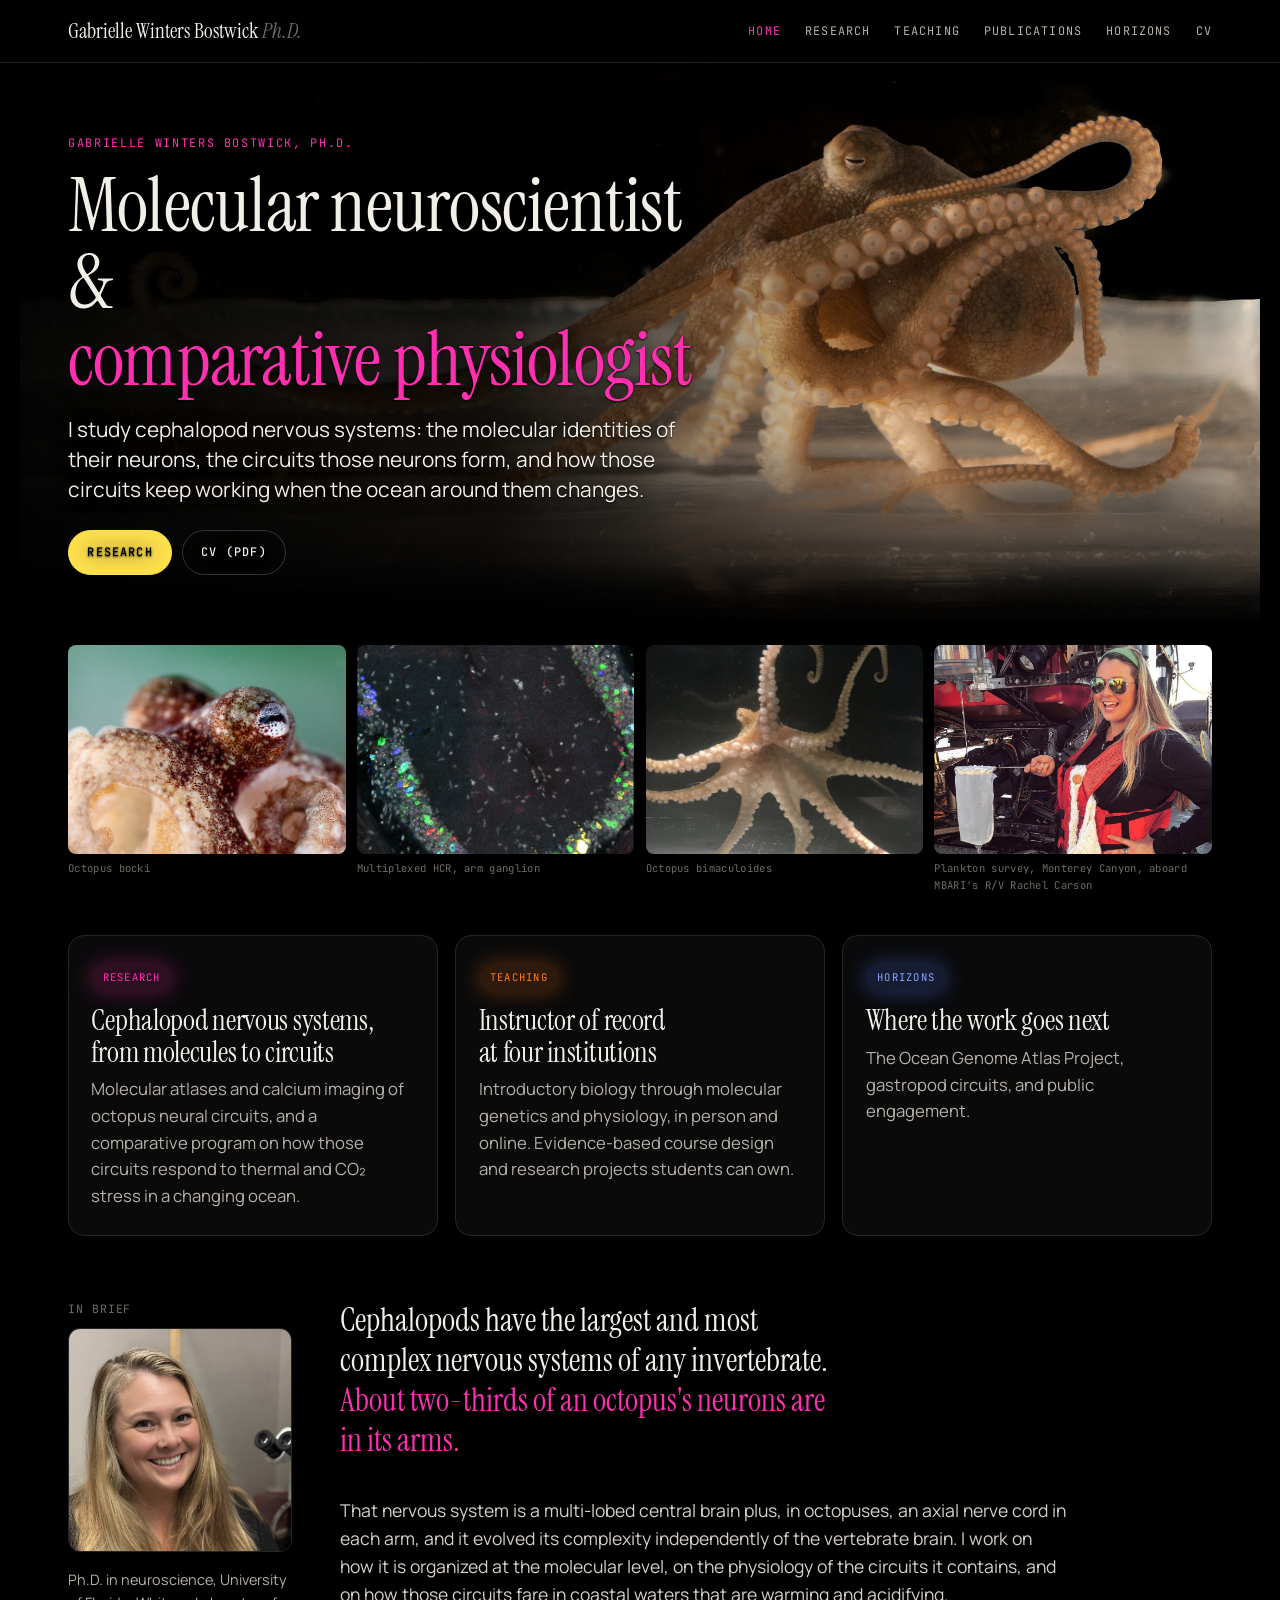
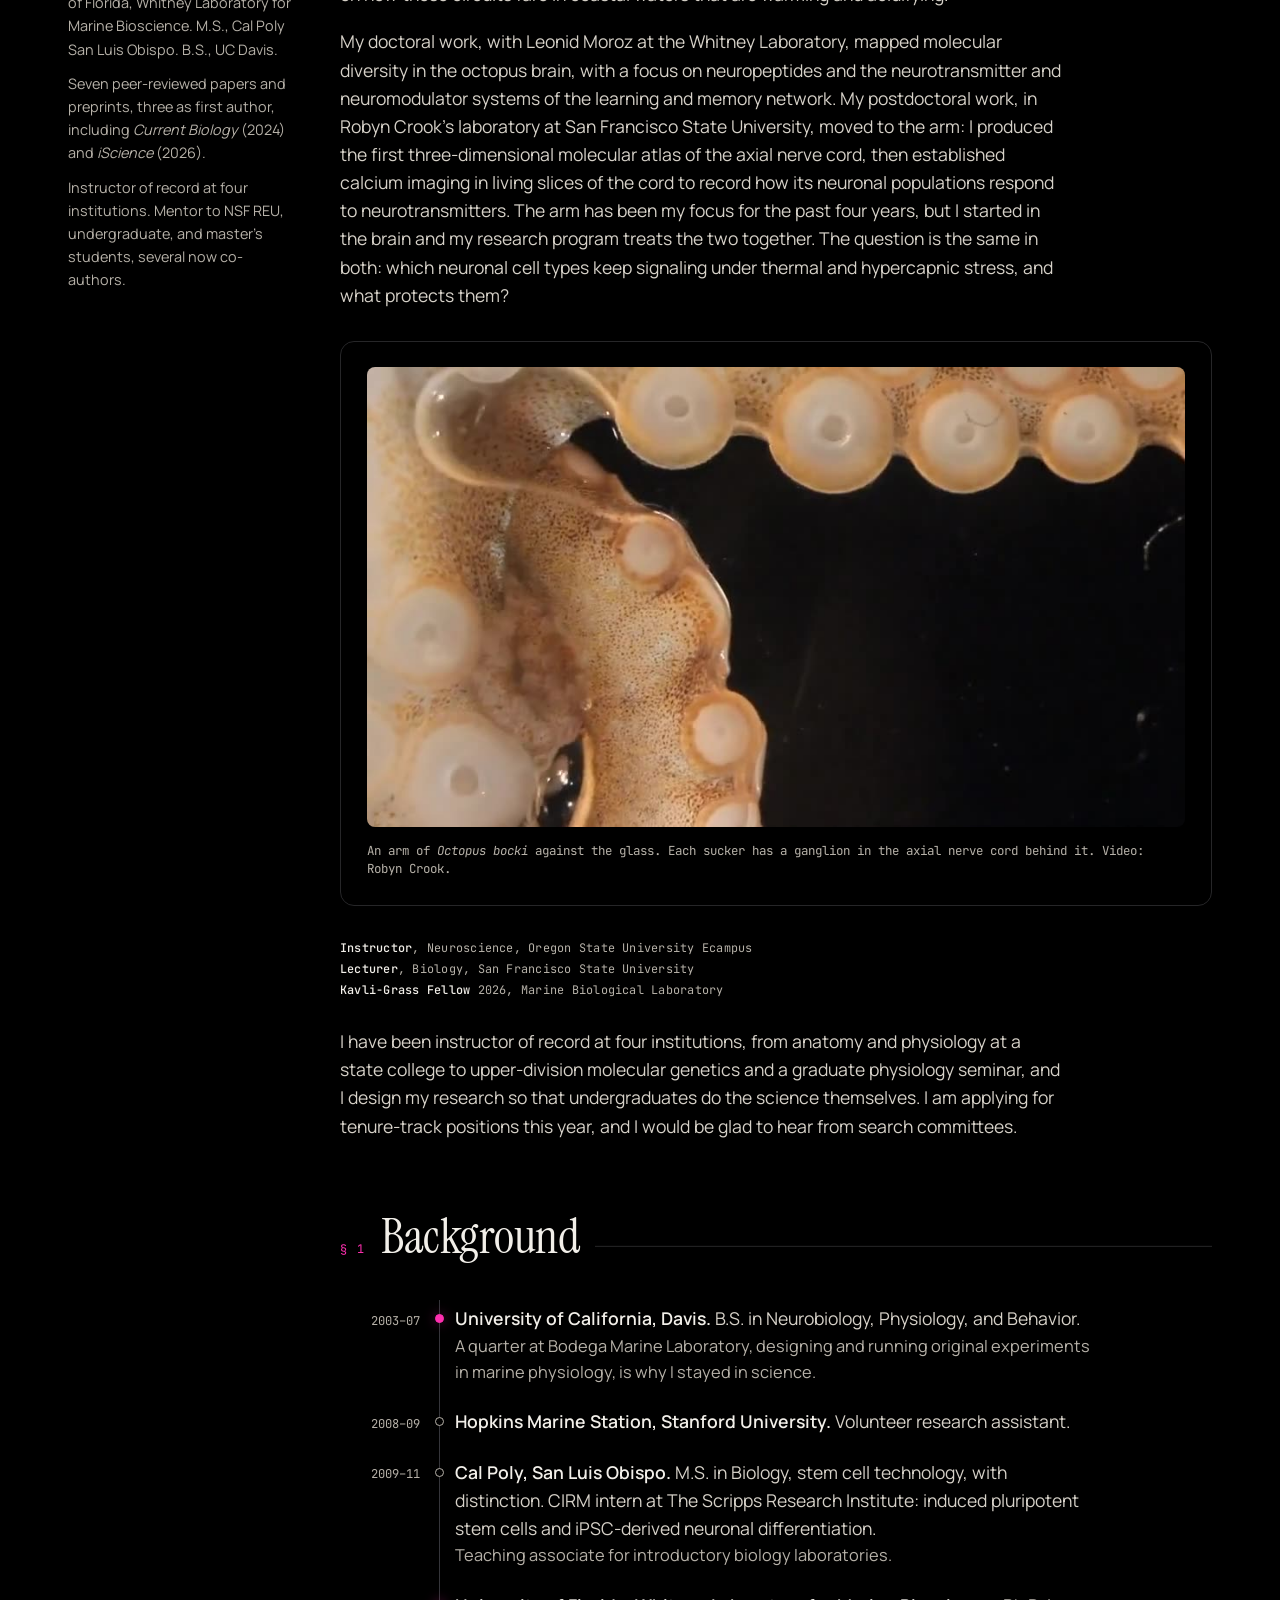
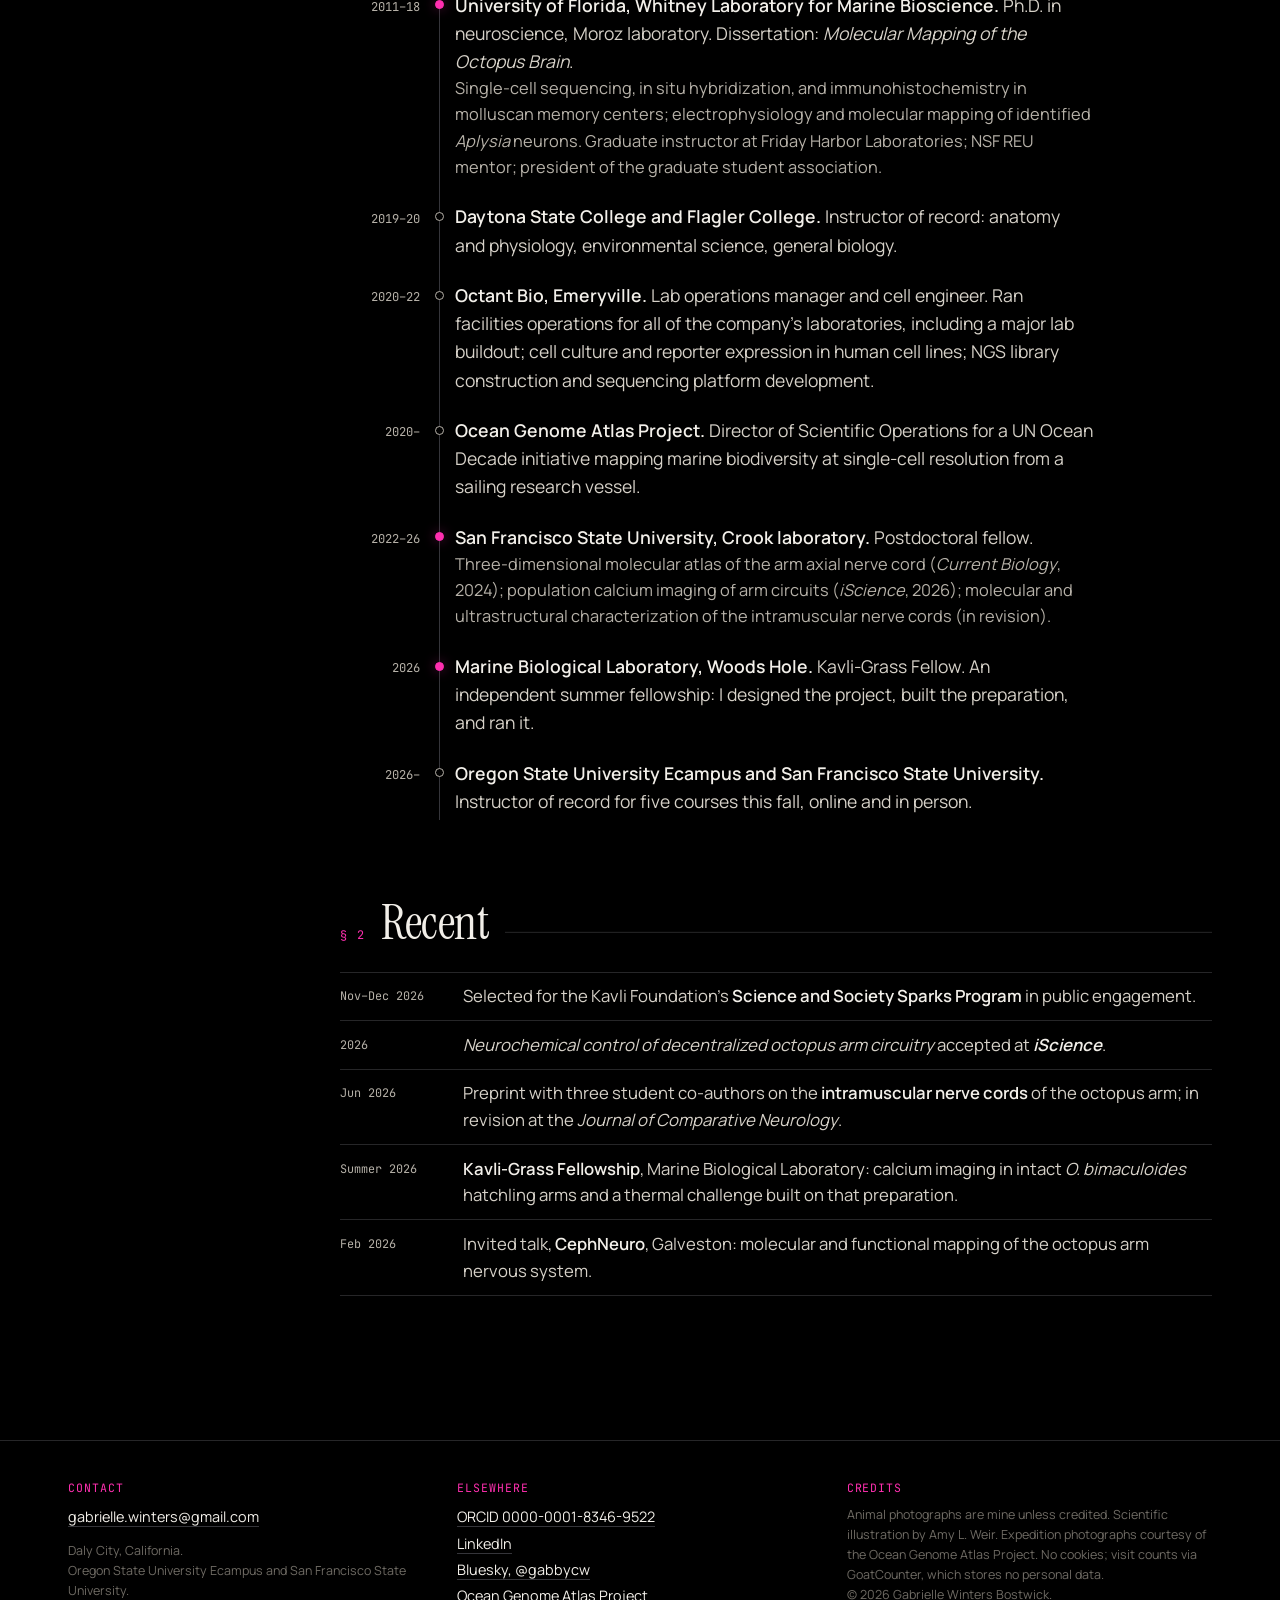
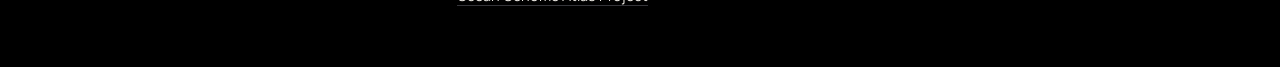
==== commit 096e11c5: "Affiliations one per line" ====
--- a/index.html
+++ b/index.html
@@ -12,6 +12,7 @@
 <meta property="og:url" content="https://gaberelladeville.github.io/">
 <link rel="canonical" href="https://gaberelladeville.github.io/">
 <meta name="author" content="Gabrielle Winters Bostwick">
+<meta name="google-site-verification" content="ahnPfRX5Jn-W7XOsYNGcV5ZWpmAwP7vJf-dLgor6X-U" />
 <meta name="keywords" content="Gabrielle Winters Bostwick, Gabrielle Winters-Bostwick, Gabrielle Winters, Winters-Bostwick GC, Winters GC, molecular neuroscientist, comparative physiologist, cephalopod neuroscience, evolutionary neuroscience, convergent evolution, environmental physiology, ocean acidification, climate change, octopus arm nervous system, Octopus bocki, Octopus bimaculoides, Euprymna berryi, hybridization chain reaction, calcium imaging, San Francisco State University, Oregon State University, Marine Biological Laboratory, Ocean Genome Atlas Project">
 <script type="application/ld+json">
 {"@context":"https://schema.org","@type":"Person","name":"Gabrielle Winters Bostwick","alternateName":["Gabrielle Winters-Bostwick","Gabrielle C. Winters-Bostwick","Gabrielle Winters","G. C. Winters"],"honorificSuffix":"Ph.D.","url":"https://gaberelladeville.github.io/","image":"https://gaberelladeville.github.io/assets/img/portrait.jpg","jobTitle":"Molecular neuroscientist and comparative physiologist","email":"mailto:gabrielle.winters@gmail.com","affiliation":[{"@type":"Organization","name":"Oregon State University"},{"@type":"Organization","name":"San Francisco State University"},{"@type":"Organization","name":"Ocean Genome Atlas Project"}],"alumniOf":[{"@type":"Organization","name":"University of Florida"},{"@type":"Organization","name":"California Polytechnic State University, San Luis Obispo"},{"@type":"Organization","name":"University of California, Davis"}],"sameAs":["https://orcid.org/0000-0001-8346-9522","https://www.linkedin.com/in/gabrielle-winters/","https://bsky.app/profile/gabbycw.bsky.social","https://www.researchgate.net/profile/Gabrielle-Winters"],"knowsAbout":["cephalopod neuroscience","octopus arm nervous system","molecular neuroanatomy","calcium imaging","hybridization chain reaction","comparative physiology"]}
@@ -74,7 +75,7 @@
       <video data-autoplay muted loop playsinline preload="metadata" poster="assets/video/arm-suckers-poster.jpg"><source src="assets/video/arm-suckers.mp4" type="video/mp4"></video>
       <figcaption class="caption">An arm of <span class="sp">Octopus bocki</span> against the glass. Each sucker has a ganglion in the axial nerve cord behind it. Video: Robyn Crook.</figcaption>
     </figure>
-    <div class="affil" style="margin:0 0 1.6rem"><b>Instructor</b>, Neuroscience, Oregon State University Ecampus · <b>Lecturer</b>, Biology, San Francisco State University · <b>Kavli-Grass Fellow</b> 2026, Marine Biological Laboratory</div>
+    <div class="affil" style="margin:0 0 1.6rem"><b>Instructor</b>, Neuroscience, Oregon State University Ecampus<br><b>Lecturer</b>, Biology, San Francisco State University<br><b><span style="white-space:nowrap">Kavli-Grass Fellow</span></b> 2026, Marine Biological Laboratory</div>
     <p>I have been instructor of record at four institutions, from anatomy and physiology at a state college to upper-division molecular genetics and a graduate physiology seminar, and I design my research so that undergraduates do the science themselves. I am applying for tenure-track positions this year, and I would be glad to hear from search committees.</p>
 
     <div class="sec"><span class="n">§ 1</span><h2>Background</h2></div>
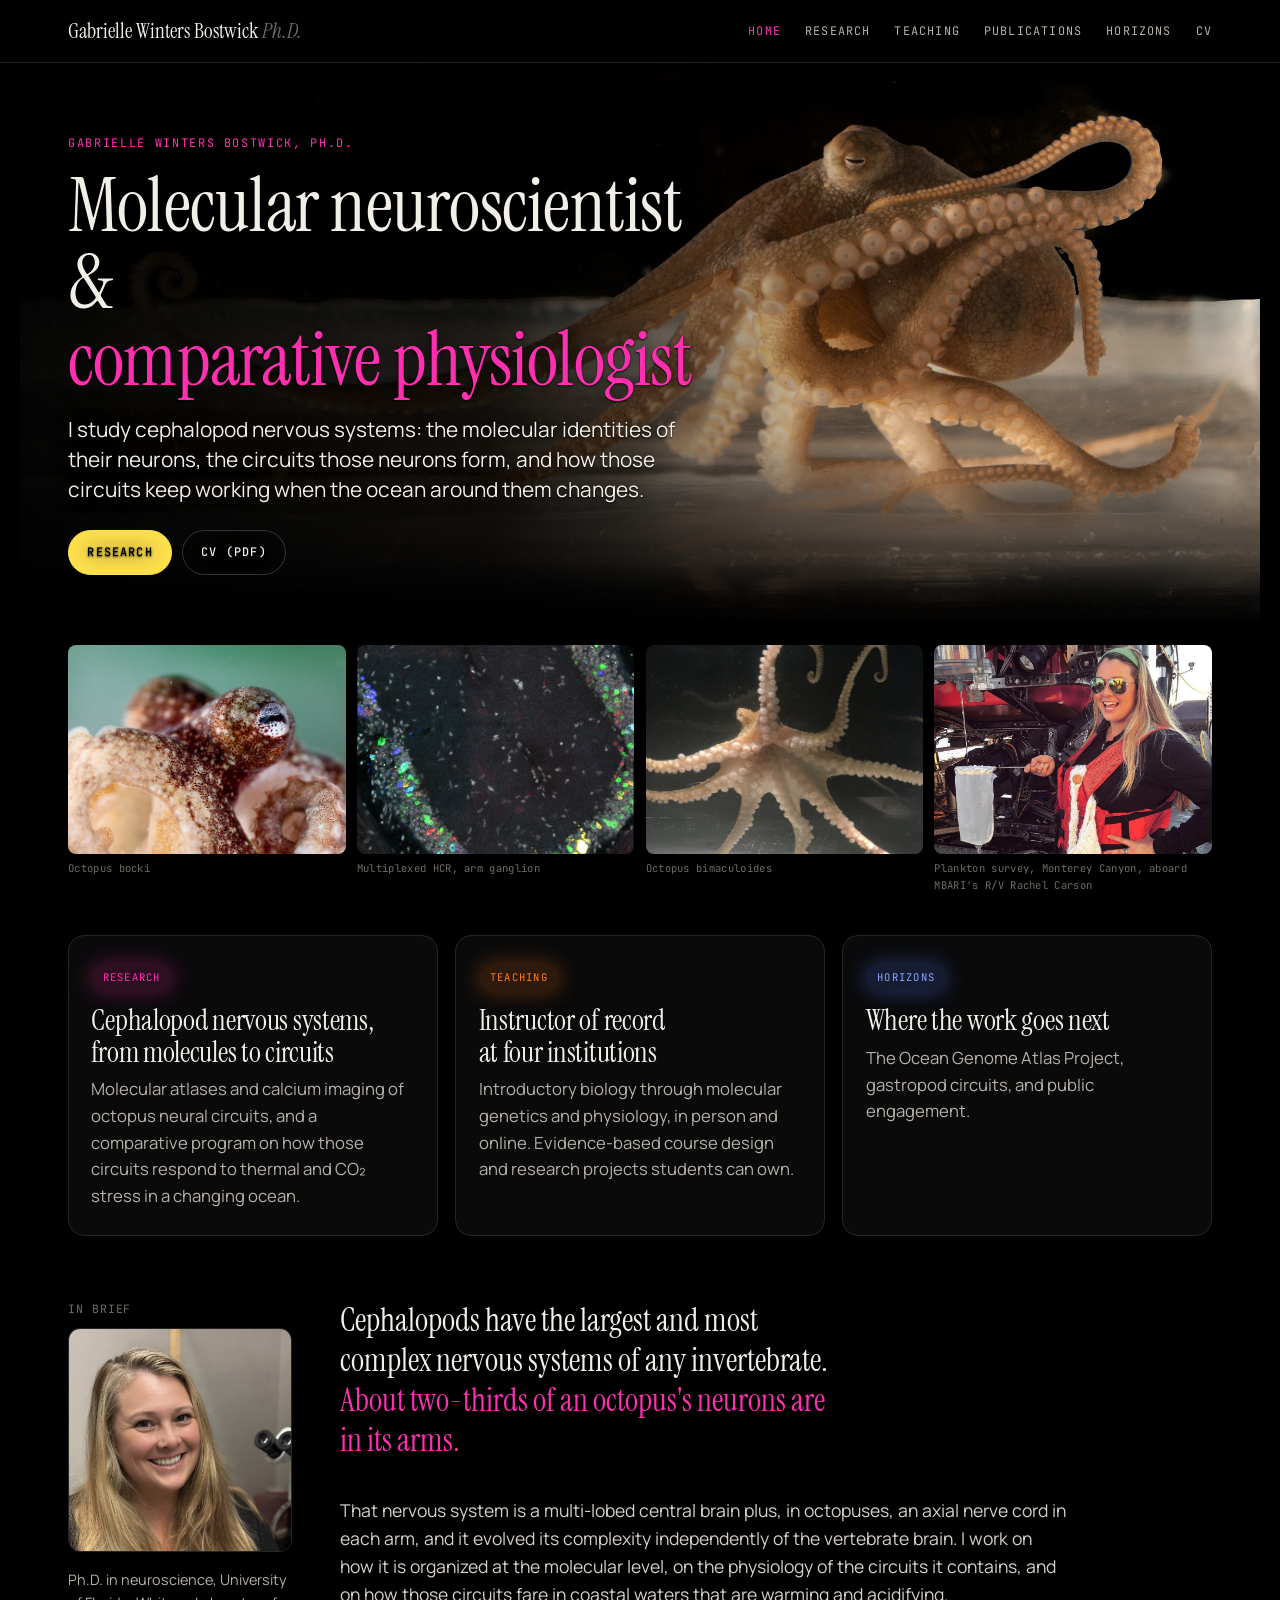
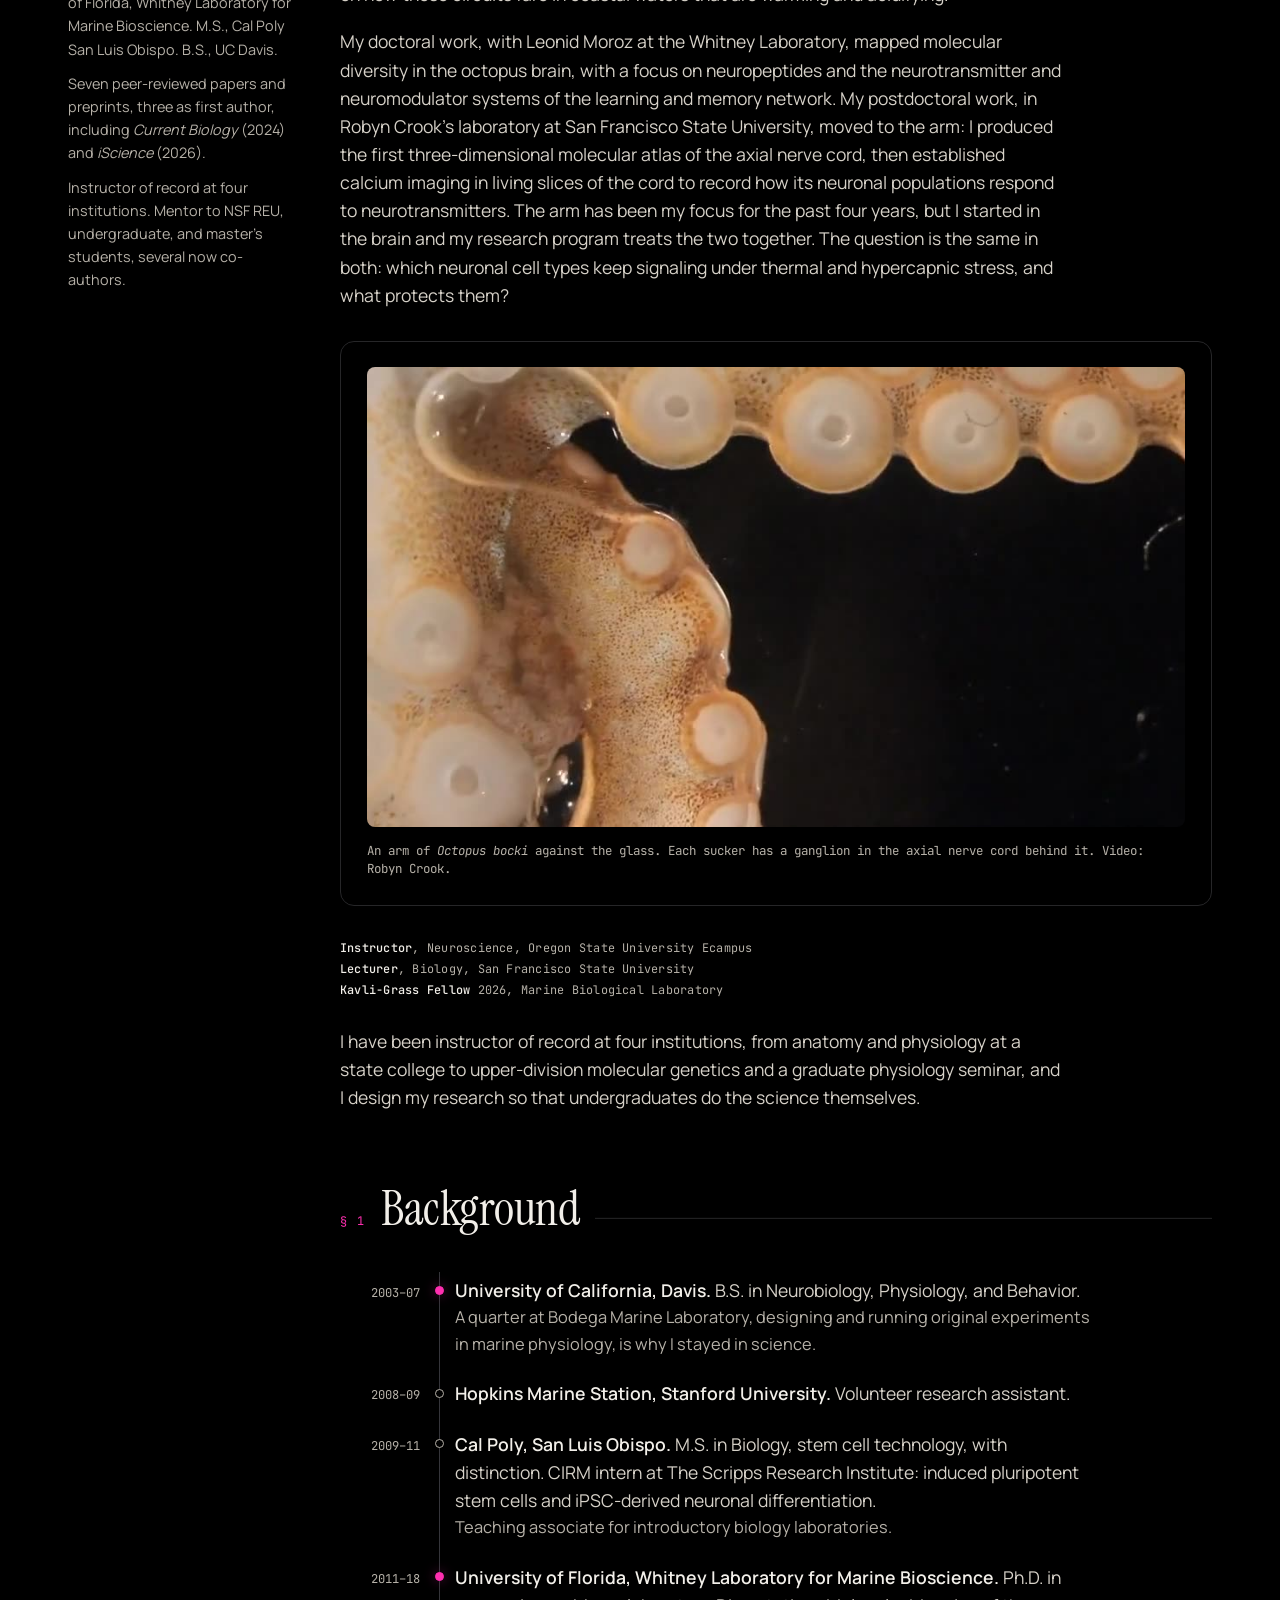
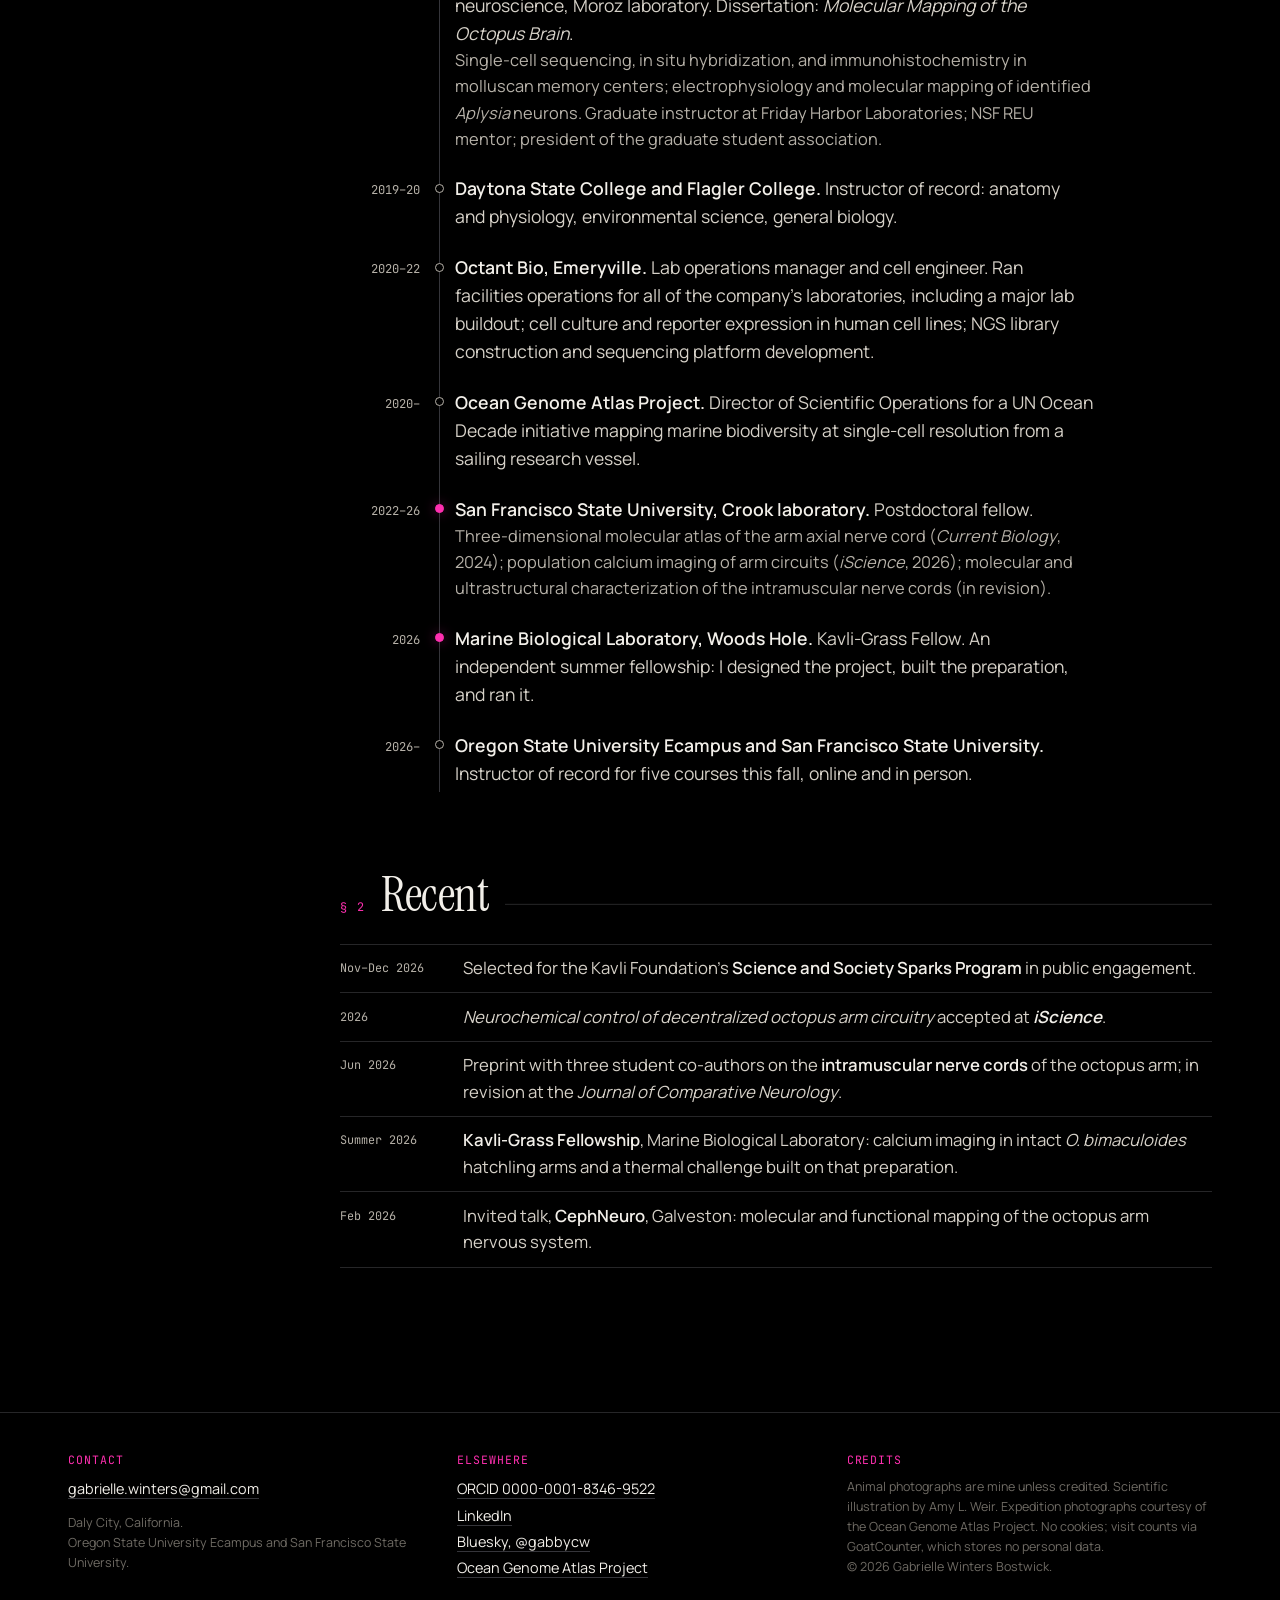
==== commit 831d13f3: "Remove job-market signals from the site Drops the tenure-track/search-committee line from the homepa" ====
--- a/index.html
+++ b/index.html
@@ -76,7 +76,7 @@
       <figcaption class="caption">An arm of <span class="sp">Octopus bocki</span> against the glass. Each sucker has a ganglion in the axial nerve cord behind it. Video: Robyn Crook.</figcaption>
     </figure>
     <div class="affil" style="margin:0 0 1.6rem"><b>Instructor</b>, Neuroscience, Oregon State University Ecampus<br><b>Lecturer</b>, Biology, San Francisco State University<br><b><span style="white-space:nowrap">Kavli-Grass Fellow</span></b> 2026, Marine Biological Laboratory</div>
-    <p>I have been instructor of record at four institutions, from anatomy and physiology at a state college to upper-division molecular genetics and a graduate physiology seminar, and I design my research so that undergraduates do the science themselves. I am applying for tenure-track positions this year, and I would be glad to hear from search committees.</p>
+    <p>I have been instructor of record at four institutions, from anatomy and physiology at a state college to upper-division molecular genetics and a graduate physiology seminar, and I design my research so that undergraduates do the science themselves.</p>
 
     <div class="sec"><span class="n">§ 1</span><h2>Background</h2></div>
     <ul class="timeline">
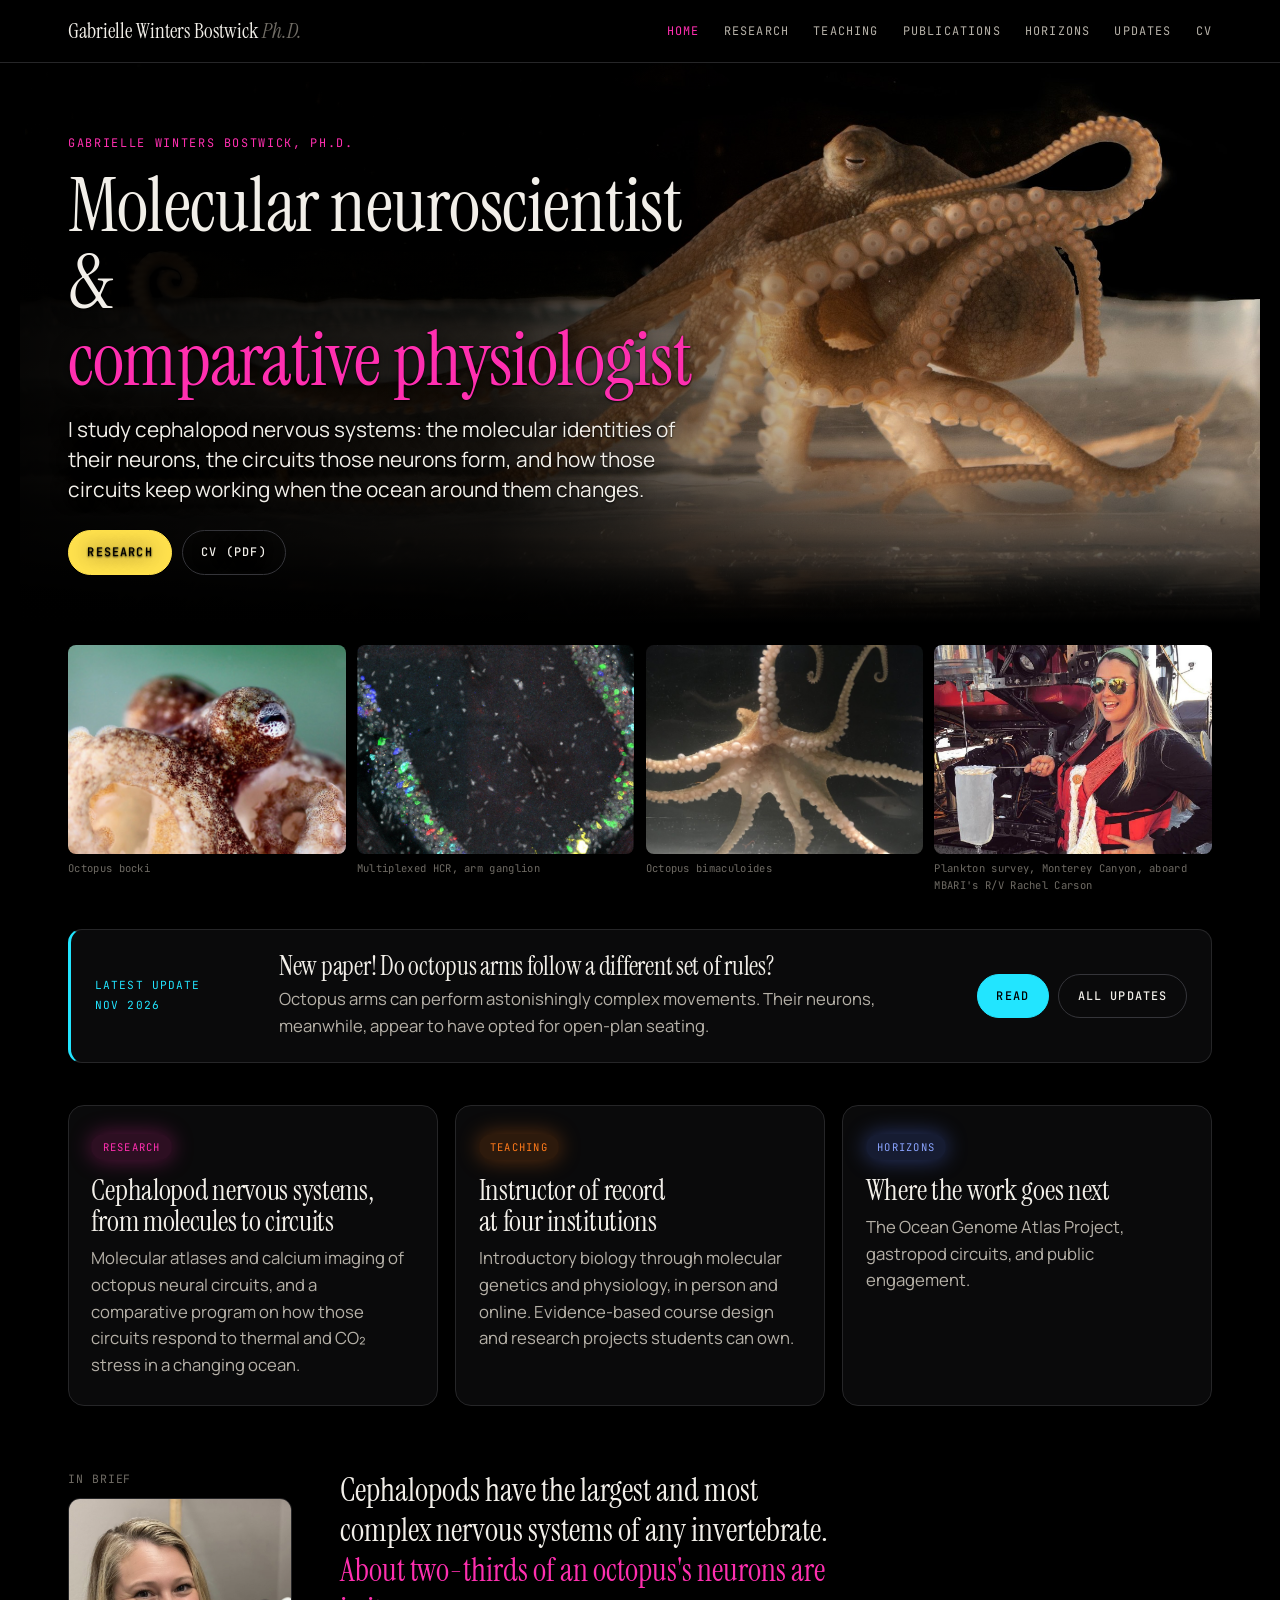
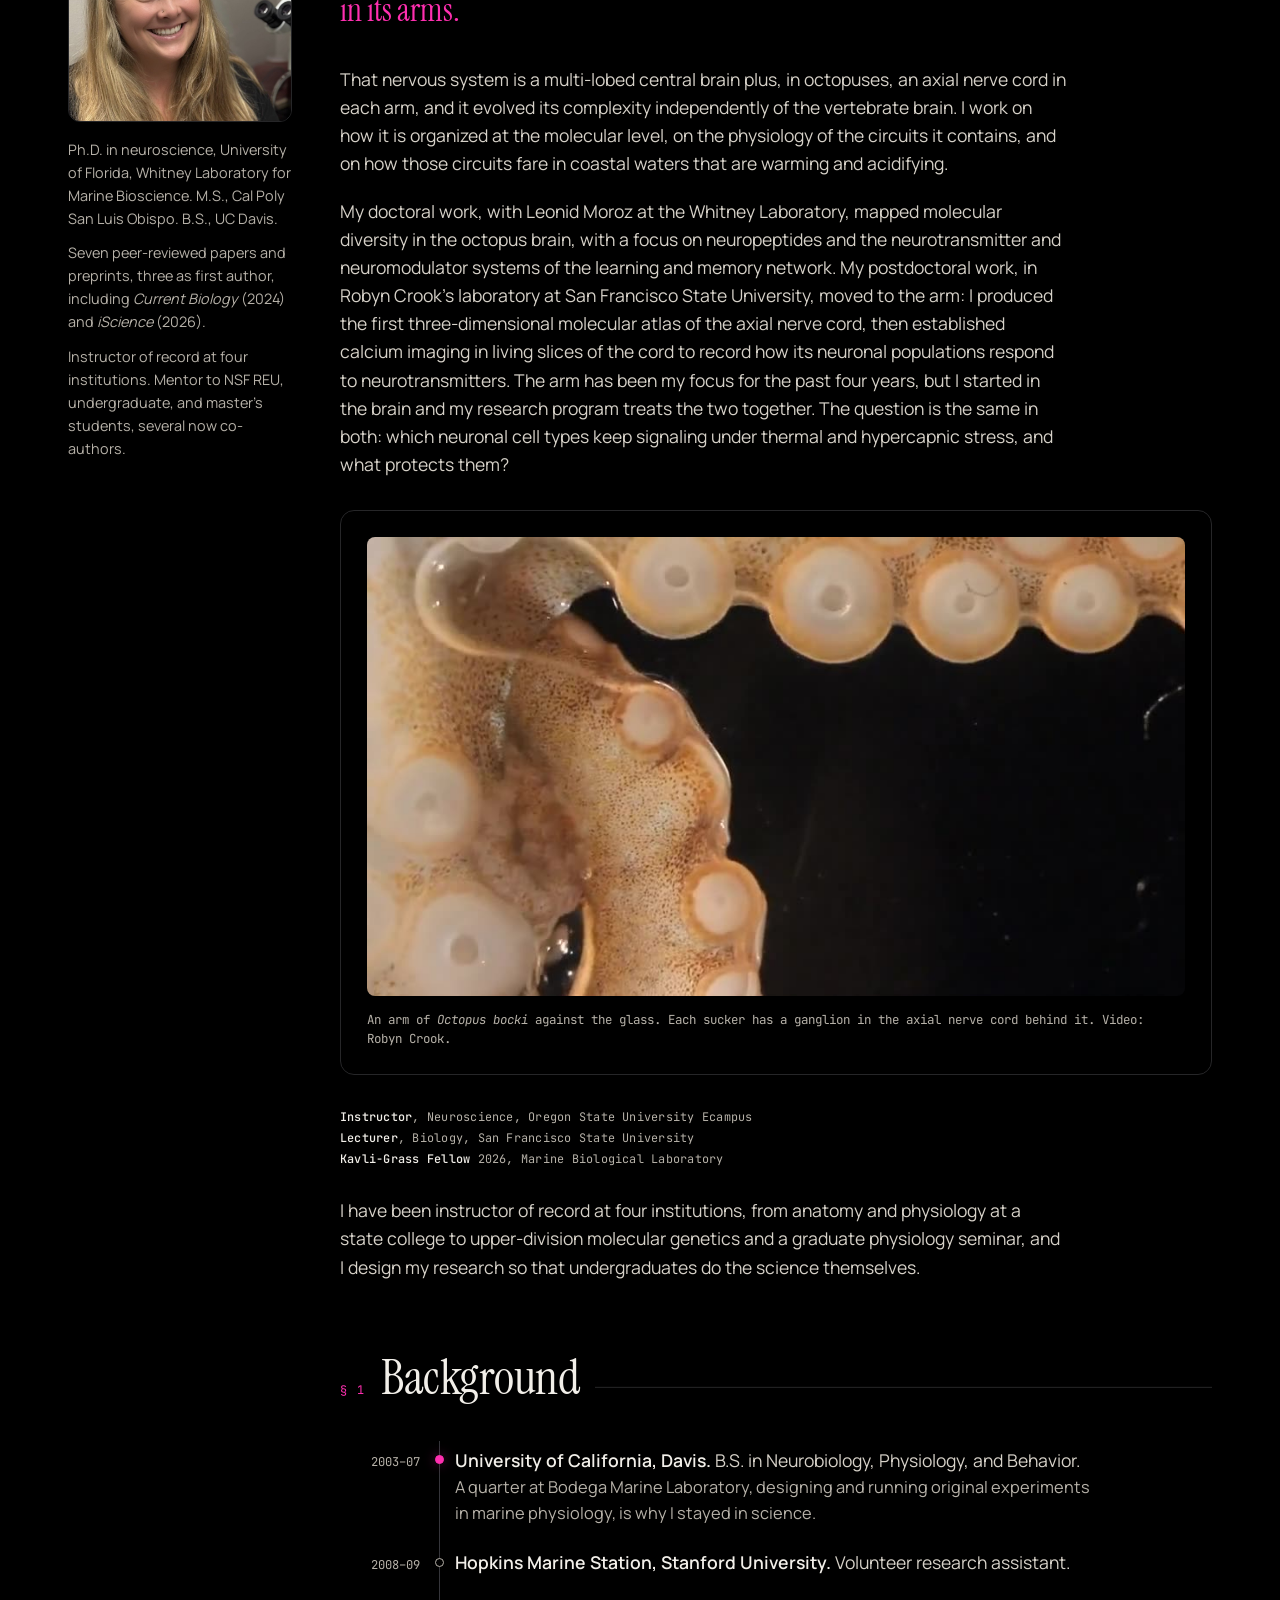
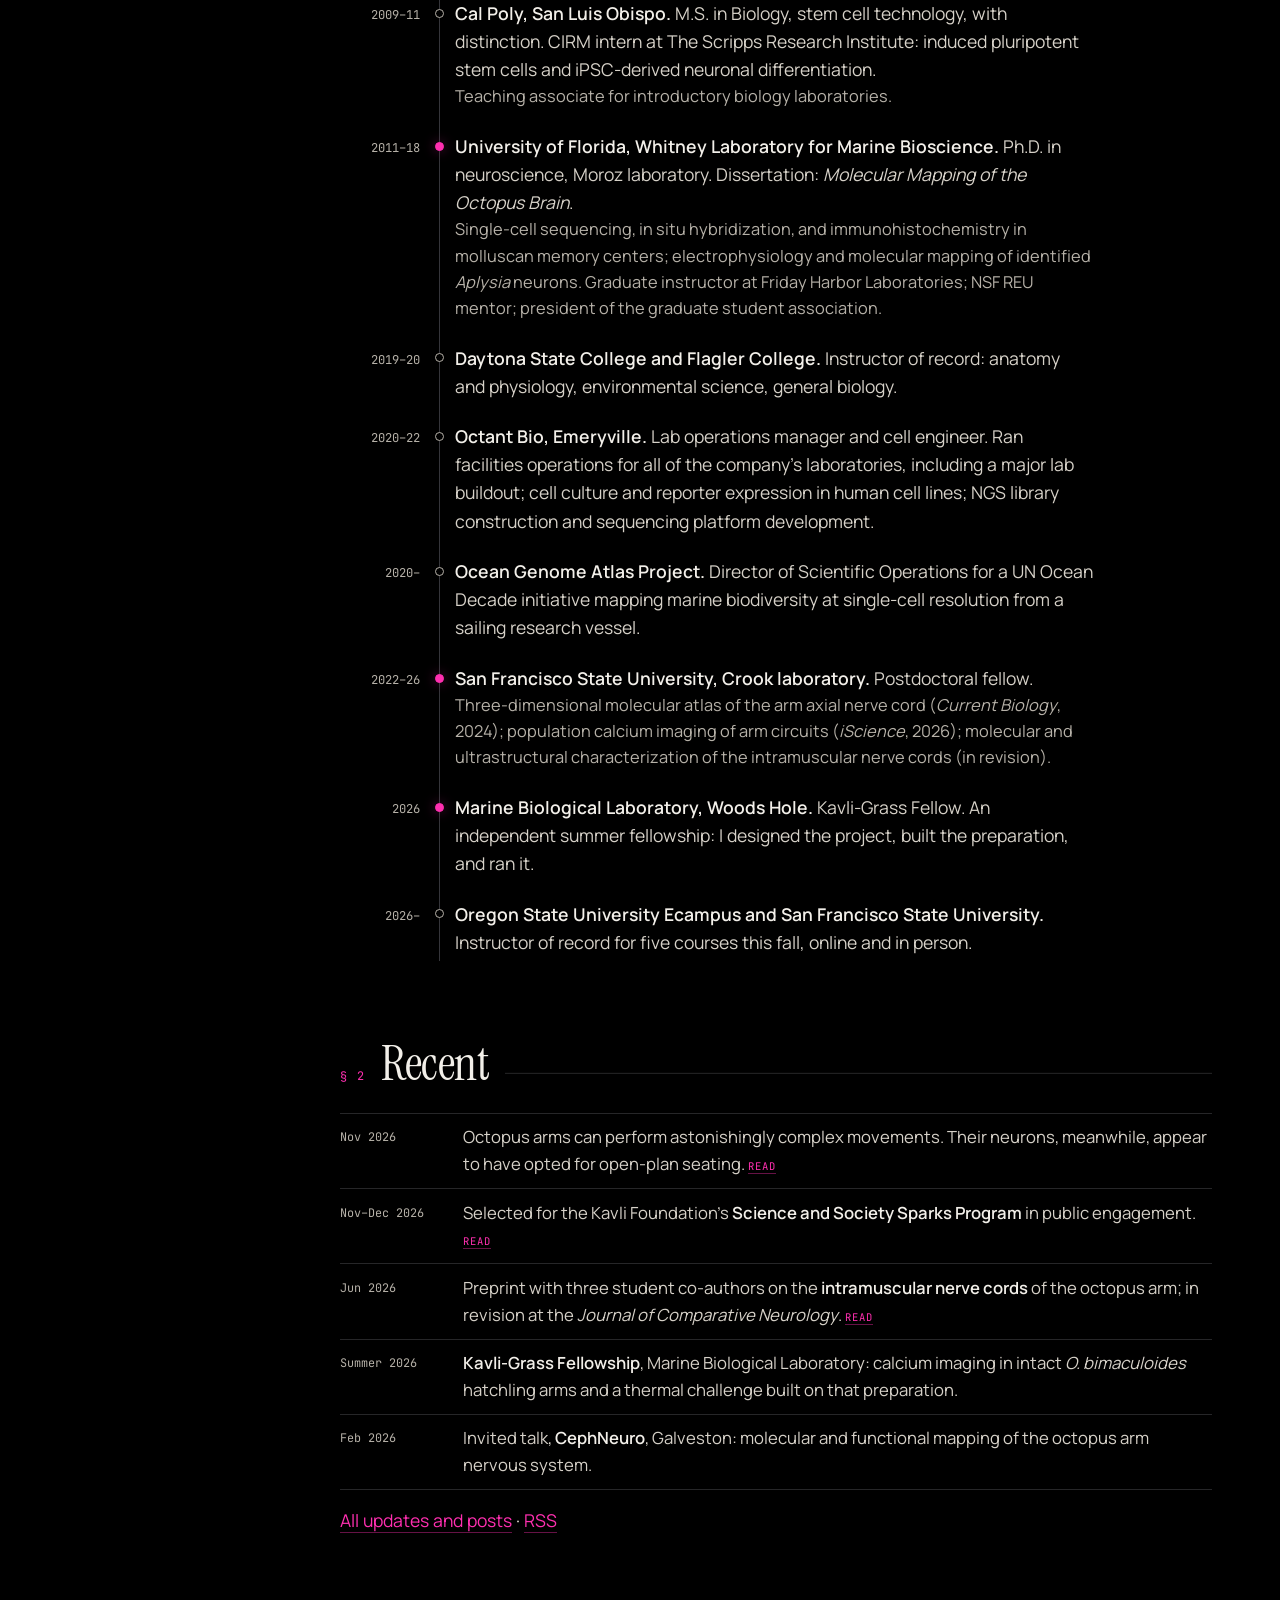
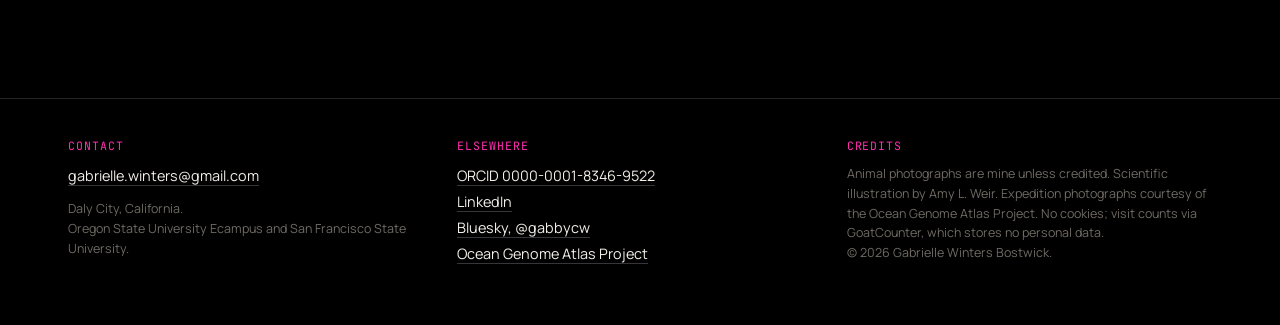
==== commit d8f5ae79: "Updates and blog section An updates page, one page per longer post, and an RSS feed. The newest entr" ====
--- a/index.html
+++ b/index.html
@@ -23,13 +23,14 @@
 <link rel="preconnect" href="https://fonts.googleapis.com">
 <link rel="preconnect" href="https://fonts.gstatic.com" crossorigin>
 <link rel="stylesheet" href="assets/style.css">
+<link rel="alternate" type="application/rss+xml" title="Gabrielle Winters Bostwick — Updates" href="feed.xml">
 
 </head>
 <body data-page="home">
 <header class="site-head">
   <div class="wrap">
     <a class="brand plain" href="index.html">Gabrielle Winters Bostwick <span>Ph.D.</span></a>
-    <nav class="site-nav" aria-label="Site"><a href="index.html" aria-current="page">Home</a><a href="research.html">Research</a><a href="teaching.html">Teaching</a><a href="publications.html">Publications</a><a href="horizons.html">Horizons</a><a href="cv.html">CV</a></nav>
+    <nav class="site-nav" aria-label="Site"><a href="index.html" aria-current="page">Home</a><a href="research.html">Research</a><a href="teaching.html">Teaching</a><a href="publications.html">Publications</a><a href="horizons.html">Horizons</a><a href="updates.html">Updates</a><a href="cv.html">CV</a></nav>
   </div>
 </header>
 
@@ -52,6 +53,15 @@
   <div><img src="assets/img/bimac-arms-raised.jpg" alt="Octopus bimaculoides with arms raised, on black"><div class="c">Octopus bimaculoides</div></div>
   <div><img src="assets/img/gwb-rov-plankton.jpg" alt="Gabrielle on deck in a life vest, filtering plankton beside an ROV aboard the research vessel Rachel Carson" style="object-position:50% 30%"><div class="c">Plankton survey, Monterey Canyon, aboard MBARI's R/V Rachel Carson</div></div>
 </div>
+
+<section class="latest" aria-label="Latest update">
+  <span class="when">Latest update<br>Nov 2026</span>
+  <div class="what">
+    <h3><a href="updates-octopus-arms-different-rules.html">New paper! Do octopus arms follow a different set of rules?</a></h3>
+    <p>Octopus arms can perform astonishingly complex movements. Their neurons, meanwhile, appear to have opted for open-plan seating.</p>
+  </div>
+  <div class="go"><a class="btn" href="updates-octopus-arms-different-rules.html">Read</a><a class="btn o" href="updates.html">All updates</a></div>
+</section>
 
 <nav class="doors" aria-label="Main sections">
   <a class="d1" href="research.html"><span class="label">Research</span><h3>Cephalopod nervous systems, from molecules to circuits</h3><p>Molecular atlases and calcium imaging of octopus neural circuits, and a comparative program on how those circuits respond to thermal and CO₂ stress in a changing ocean.</p></a>
@@ -93,13 +103,7 @@
     </ul>
 
     <div class="sec"><span class="n">§ 2</span><h2>Recent</h2></div>
-    <ul class="recent">
-      <li><span class="y">Nov–Dec 2026</span><span>Selected for the Kavli Foundation's <b>Science and Society Sparks Program</b> in public engagement.</span></li>
-      <li><span class="y">2026</span><span><em>Neurochemical control of decentralized octopus arm circuitry</em> accepted at <b><em>iScience</em></b>.</span></li>
-      <li><span class="y">Jun 2026</span><span>Preprint with three student co-authors on the <b>intramuscular nerve cords</b> of the octopus arm; in revision at the <em>Journal of Comparative Neurology</em>.</span></li>
-      <li><span class="y">Summer 2026</span><span><b>Kavli-Grass Fellowship</b>, Marine Biological Laboratory: calcium imaging in intact <span class="sp">O. bimaculoides</span> hatchling arms and a thermal challenge built on that preparation.</span></li>
-      <li><span class="y">Feb 2026</span><span>Invited talk, <b>CephNeuro</b>, Galveston: molecular and functional mapping of the octopus arm nervous system.</span></li>
-    </ul>
+    <ul class="recent"><li><span class="y">Nov 2026</span><span>Octopus arms can perform astonishingly complex movements. Their neurons, meanwhile, appear to have opted for open-plan seating. <a class="seemore" href="updates-octopus-arms-different-rules.html">Read</a></span></li><li><span class="y">Nov–Dec 2026</span><span>Selected for the Kavli Foundation's <b>Science and Society Sparks Program</b> in public engagement. <a class="seemore" href="updates-kavli-science-and-society-sparks.html">Read</a></span></li><li><span class="y">Jun 2026</span><span>Preprint with three student co-authors on the <b>intramuscular nerve cords</b> of the octopus arm; in revision at the <em>Journal of Comparative Neurology</em>. <a class="seemore" href="updates-intramuscular-nerve-cords-preprint.html">Read</a></span></li><li><span class="y">Summer 2026</span><span><b>Kavli-Grass Fellowship</b>, Marine Biological Laboratory: calcium imaging in intact <span class="sp">O. bimaculoides</span> hatchling arms and a thermal challenge built on that preparation.</span></li><li><span class="y">Feb 2026</span><span>Invited talk, <b>CephNeuro</b>, Galveston: molecular and functional mapping of the octopus arm nervous system.</span></li></ul><p style="margin-top:1rem"><a href="updates.html">All updates and posts</a> &middot; <a href="feed.xml">RSS</a></p>
   </div>
 </div>
 
--- a/assets/style.css
+++ b/assets/style.css
@@ -250,6 +250,45 @@
 .two-col > * { break-inside: avoid; }
 .mt0 { margin-top: 0 !important; }
 
+/* ---------- updates and posts ---------- */
+/* the updates pages are lit in the cyan channel */
+body[data-page^="updates"] { --accent: var(--cyan); --accent-soft: rgba(34,229,255,.16); --accent-glow: rgba(34,229,255,.38); }
+
+/* the latest update, on the home page */
+.latest { display: grid; gap: .9rem 2rem; margin: 2.2rem 0 0; padding: 1.4rem 1.5rem; background: var(--bg2); border: 1px solid var(--rule); border-left: 3px solid var(--cyan); border-radius: 14px; }
+@media (min-width: 860px) { .latest { grid-template-columns: 9.5rem minmax(0, 1fr) auto; align-items: center; } }
+.latest .when { font-family: var(--mono); font-size: .7rem; letter-spacing: .1em; text-transform: uppercase; color: var(--cyan); line-height: 1.75; }
+.latest h3 { margin: 0 0 .35rem; font-size: clamp(1.3rem, 1.15rem + .6vw, 1.75rem); }
+.latest h3 a { color: var(--ink); border-bottom: 0; }
+.latest h3 a:hover { color: var(--cyan); }
+.latest p { margin: 0; color: var(--soft); font-size: .95em; max-width: 60ch; }
+.latest .go { display: flex; gap: .6rem; flex-wrap: wrap; }
+.latest .go .btn { --accent: var(--cyan); margin: 0; }
+.latest .go .btn + .btn { margin-left: 0; }
+
+/* the index of updates */
+.updates { list-style: none; padding: 0; margin: 2rem 0 0; max-width: none; }
+.updates li { display: grid; grid-template-columns: 1fr; gap: .3rem; margin: 0; padding: 1.6rem 0; border-top: 1px solid var(--rule); }
+.updates li:last-child { border-bottom: 1px solid var(--rule); }
+@media (min-width: 760px) { .updates li { grid-template-columns: 8rem minmax(0, 1fr); gap: 2rem; } }
+.updates .when { font-family: var(--mono); font-size: .74rem; color: var(--soft); padding-top: .45rem; }
+.updates h2 { margin: 0 0 .5rem; font-size: clamp(1.35rem, 1.2rem + .6vw, 1.8rem); }
+.updates h2 a { color: var(--ink); border-bottom: 0; }
+.updates h2 a:hover { color: var(--accent); }
+.updates p { margin: 0; color: #d6d1c8; max-width: 64ch; }
+.updates .more { margin-top: .7rem; font-family: var(--mono); font-size: .72rem; letter-spacing: .08em; text-transform: uppercase; }
+
+/* a single update */
+.post h1 { font-size: clamp(2.1rem, 1.7rem + 1.8vw, 3.4rem); }
+.post .doi { font-family: var(--mono); font-size: .78rem; }
+.margin .when { font-family: var(--mono); font-size: .74rem; color: var(--soft); }
+.post-nav { display: grid; gap: 1.2rem; margin-top: 3rem; padding-top: 1.4rem; border-top: 1px solid var(--rule); }
+@media (min-width: 700px) { .post-nav { grid-template-columns: 1fr 1fr; } }
+.post-nav a { display: block; border-bottom: 0; color: var(--ink); font-size: .95rem; line-height: 1.35; }
+.post-nav a:hover { color: var(--accent); }
+.post-nav .label { display: block; margin-bottom: .35rem; }
+.recent .seemore { font-family: var(--mono); font-size: .66rem; letter-spacing: .08em; text-transform: uppercase; white-space: nowrap; }
+
 /* ---------- footer ---------- */
 .site-foot { border-top: 1px solid var(--rule); margin-top: 4rem; padding: 2.4rem 0 3rem; font-size: .9rem; color: var(--soft); }
 .site-foot .wrap { display: grid; gap: 1.5rem; }
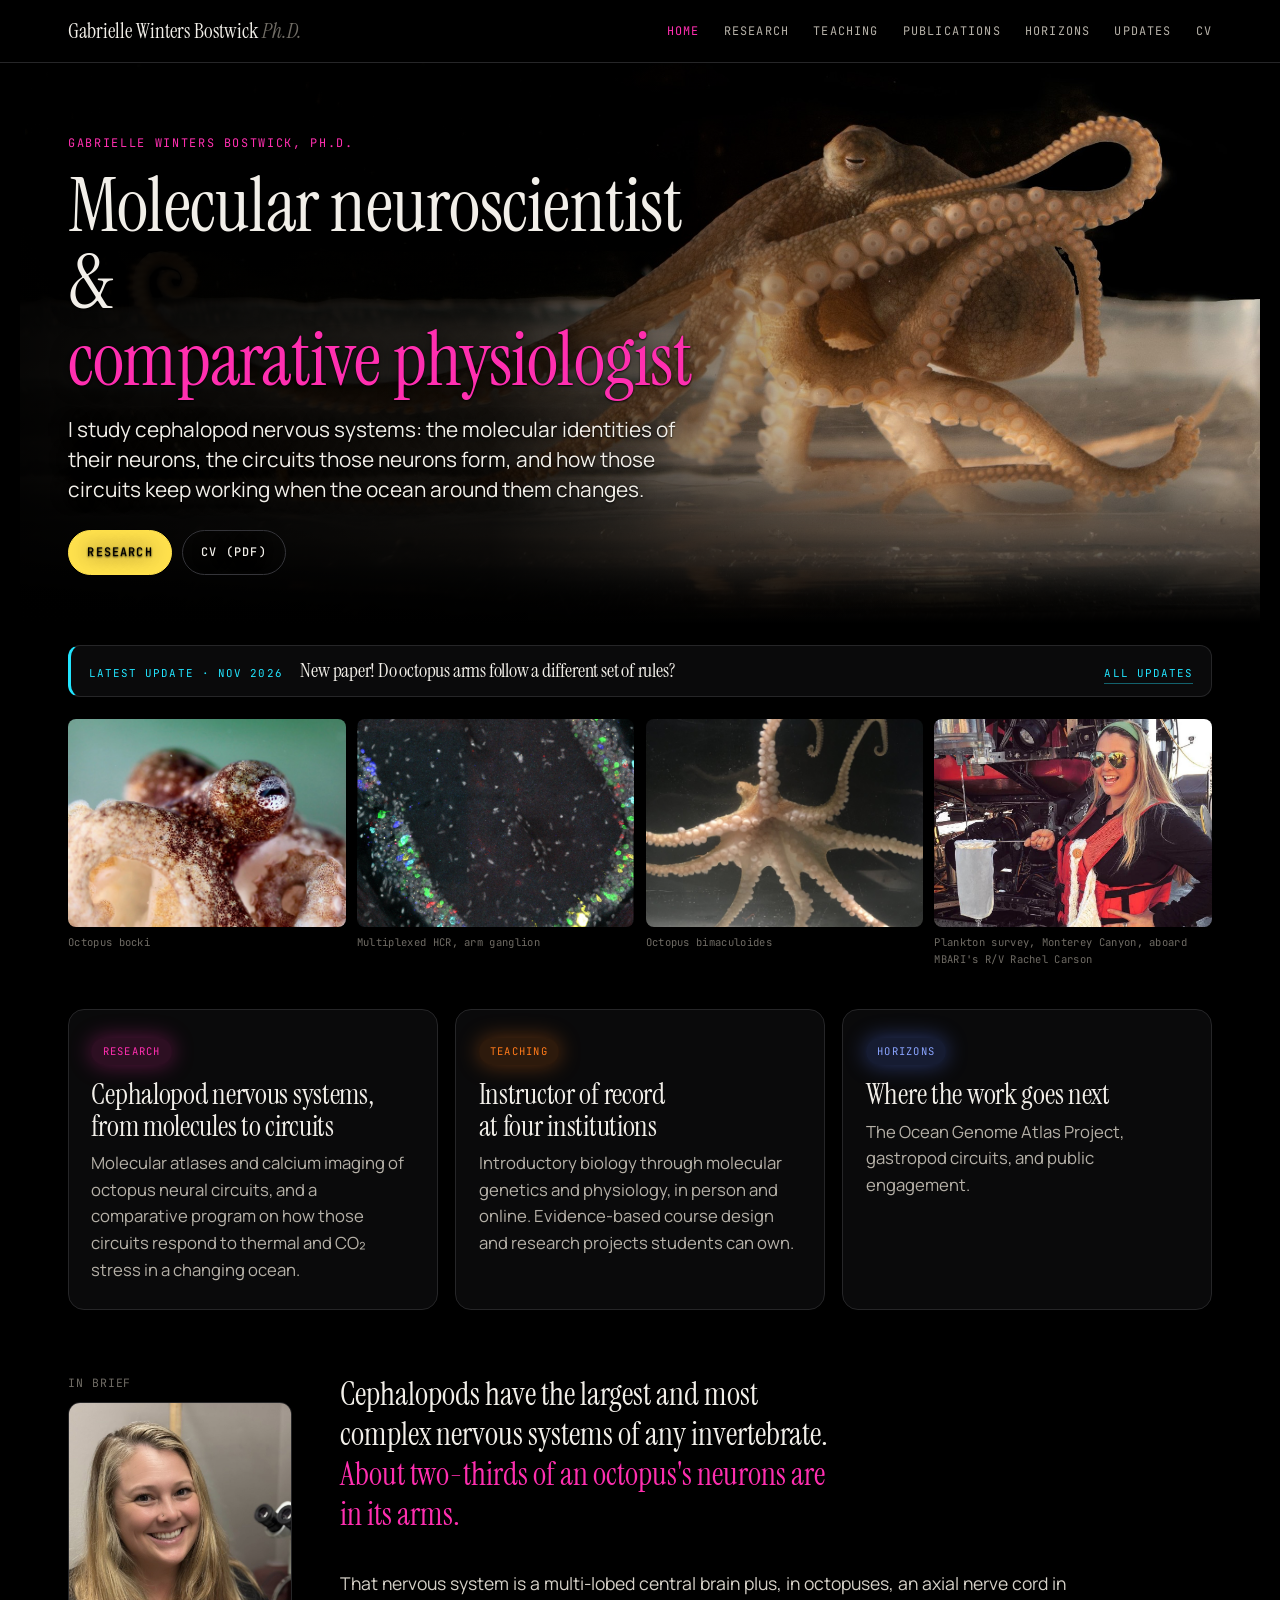
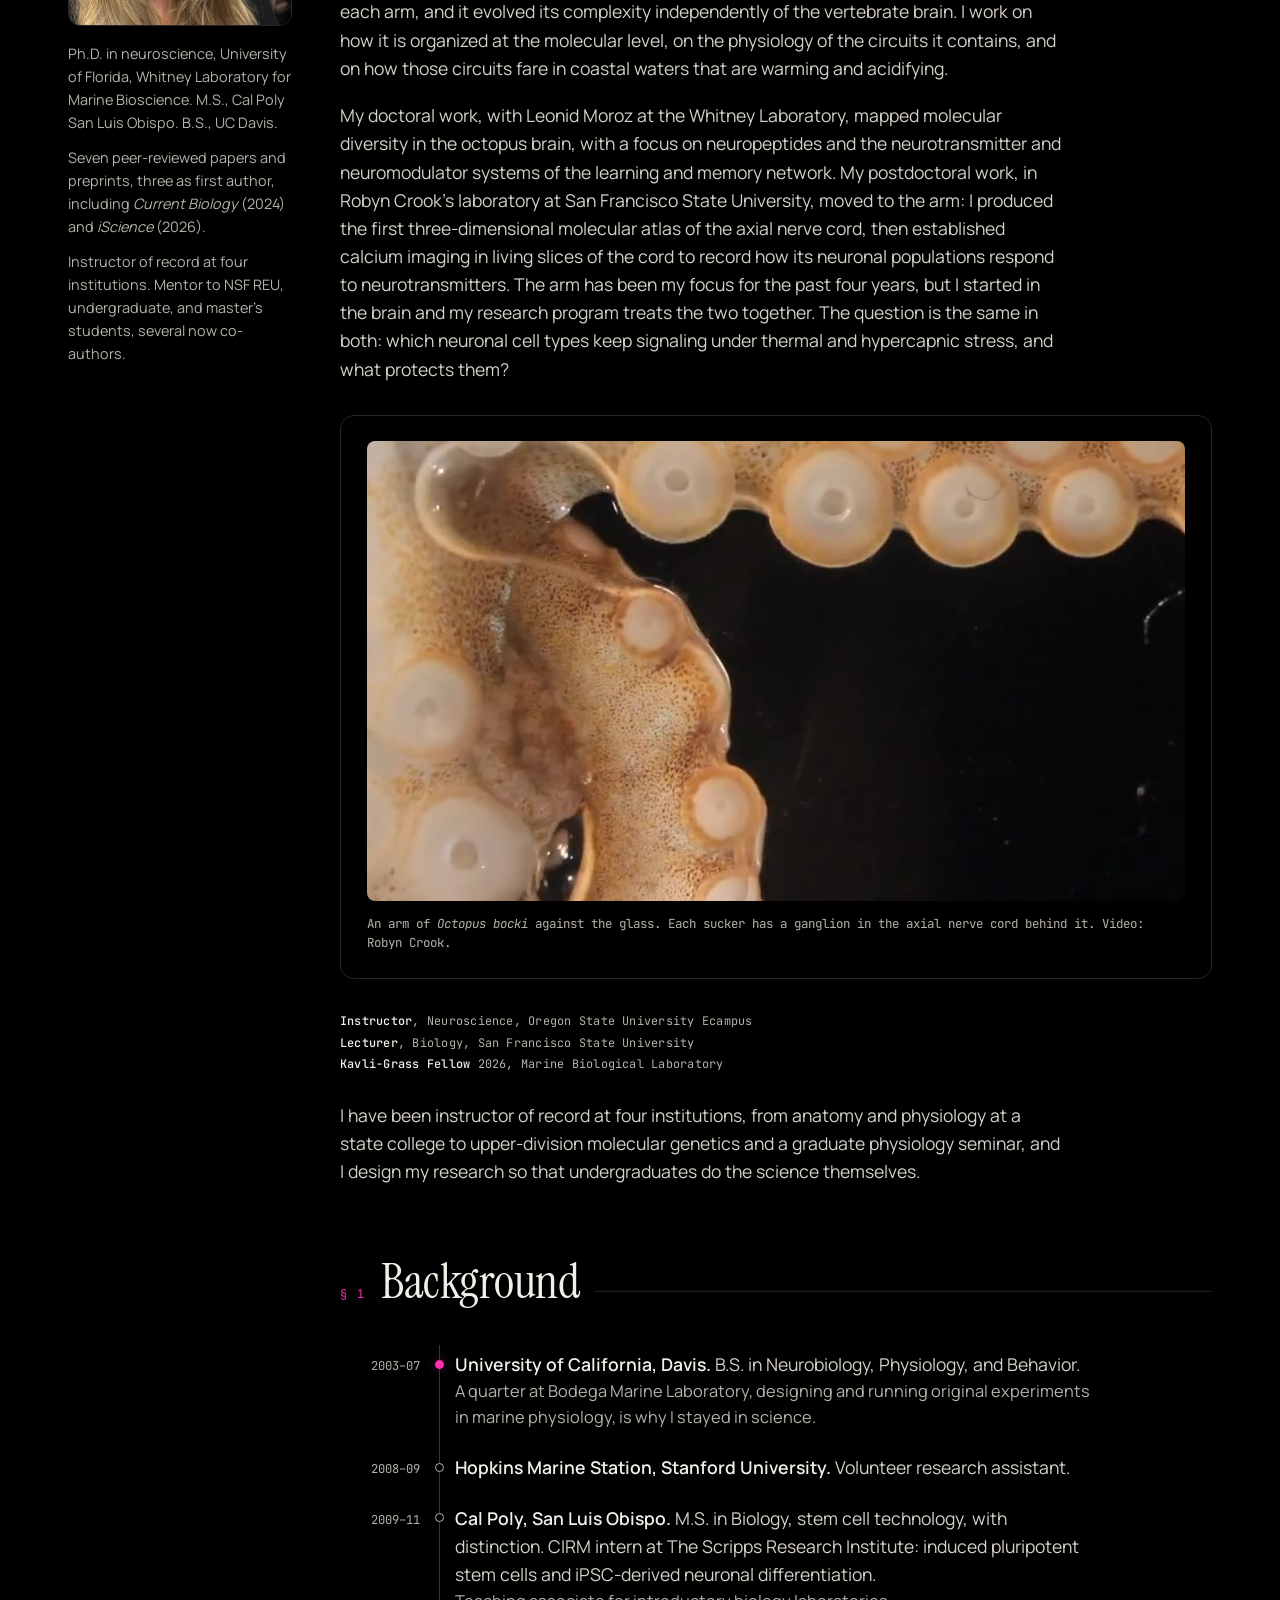
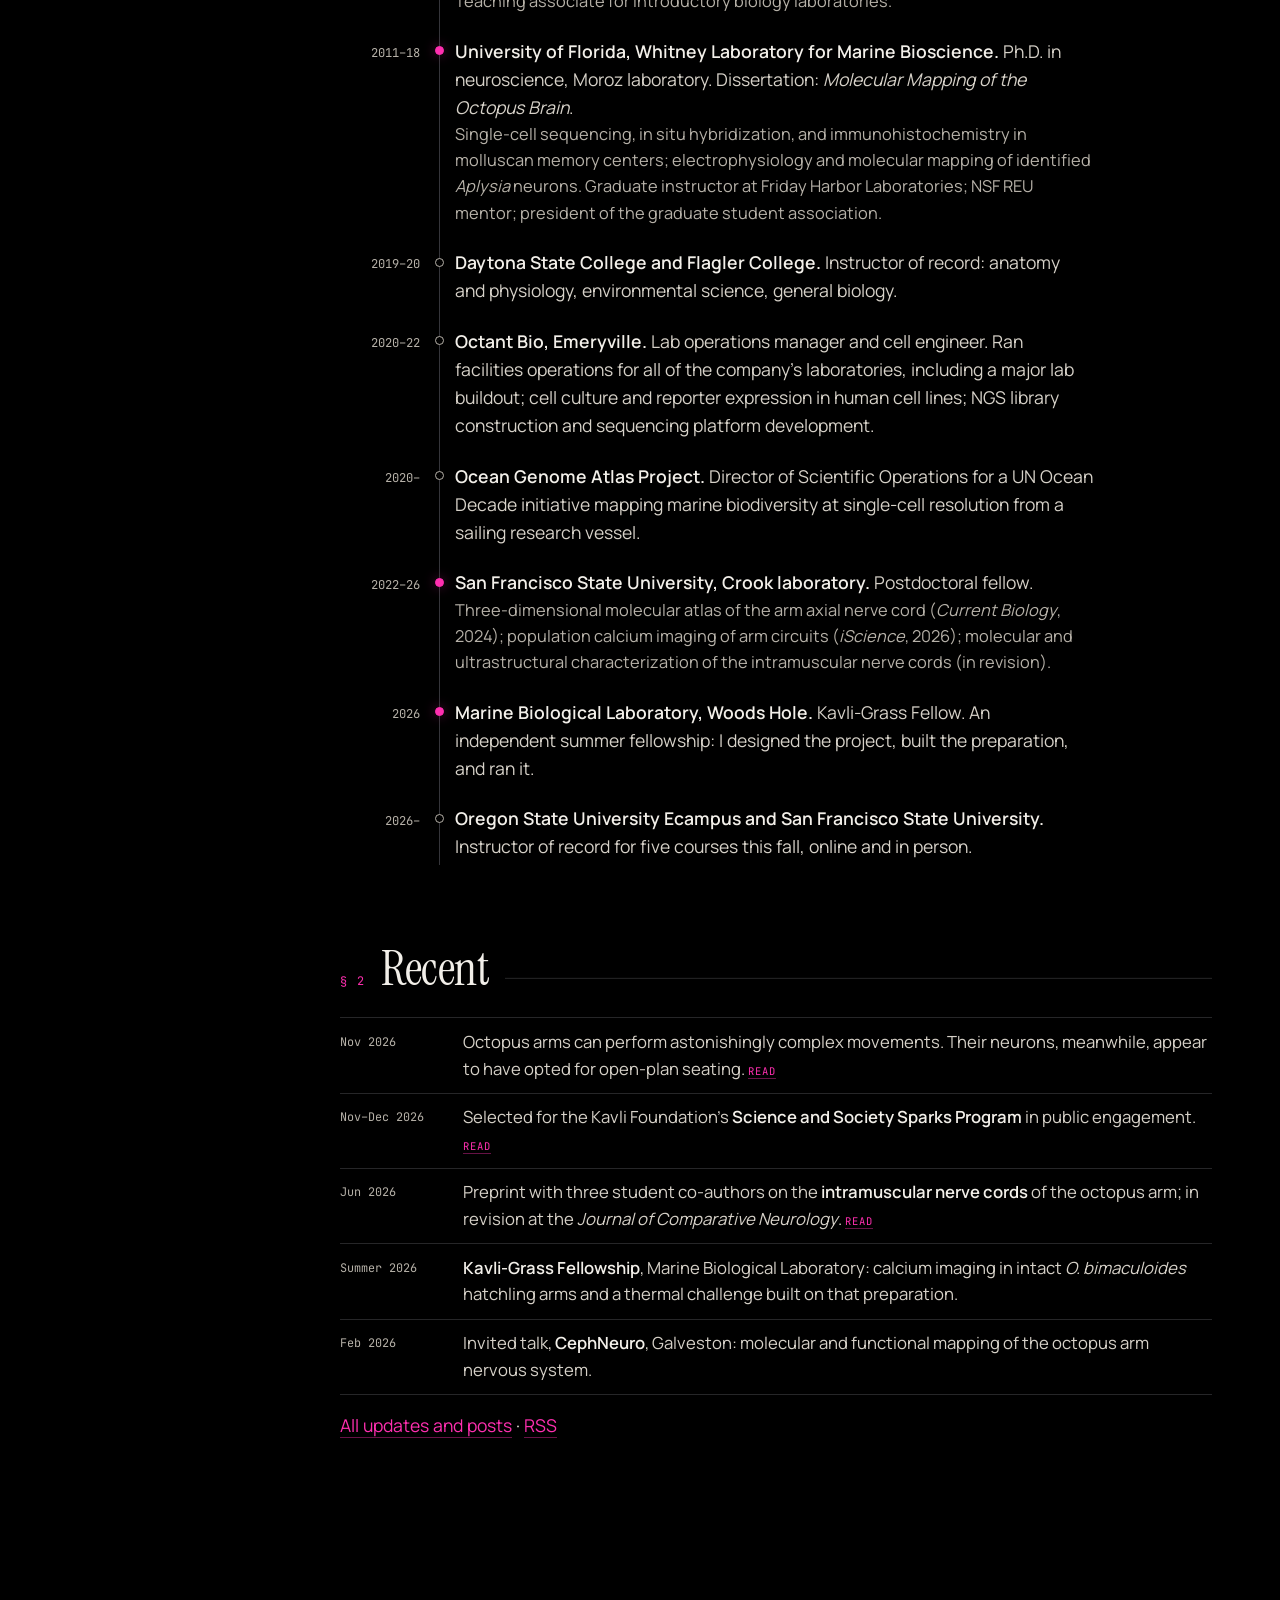
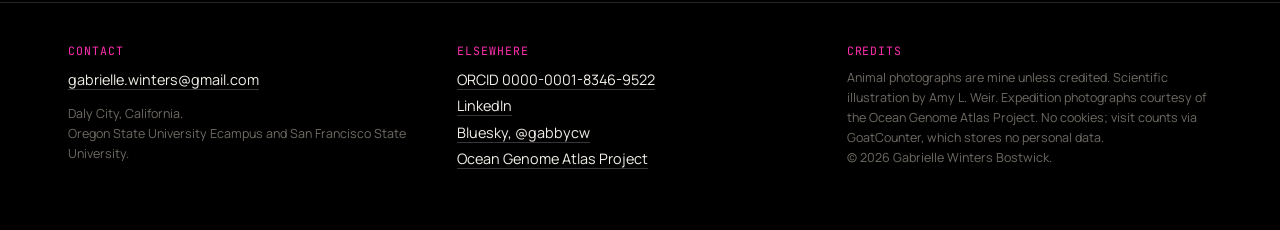
==== commit 70595db1: "Revised post text, wrapped figures, compact banner above the photographs The post carries Gabrielle'" ====
--- a/index.html
+++ b/index.html
@@ -47,21 +47,18 @@
   </div>
 </section>
 
+<section class="latest" aria-label="Latest update">
+  <span class="when">Latest update &middot; Nov 2026</span>
+  <h3><a href="updates-octopus-arms-different-rules.html">New paper! Do octopus arms follow a different set of rules?</a></h3>
+  <a class="all" href="updates.html">All updates</a>
+</section>
+
 <div class="strip">
   <div><img src="assets/img/bocki-portrait-green.jpg" alt="Octopus bocki, eye and arms, close up against green" style="object-position:50% 35%"><div class="c">Octopus bocki</div></div>
   <div><img src="assets/img/hcr-ganglion-ring.jpg" alt="Multiplexed HCR: coloured neuronal populations around a ganglion of the axial nerve cord"><div class="c">Multiplexed HCR, arm ganglion</div></div>
   <div><img src="assets/img/bimac-arms-raised.jpg" alt="Octopus bimaculoides with arms raised, on black"><div class="c">Octopus bimaculoides</div></div>
   <div><img src="assets/img/gwb-rov-plankton.jpg" alt="Gabrielle on deck in a life vest, filtering plankton beside an ROV aboard the research vessel Rachel Carson" style="object-position:50% 30%"><div class="c">Plankton survey, Monterey Canyon, aboard MBARI's R/V Rachel Carson</div></div>
 </div>
-
-<section class="latest" aria-label="Latest update">
-  <span class="when">Latest update<br>Nov 2026</span>
-  <div class="what">
-    <h3><a href="updates-octopus-arms-different-rules.html">New paper! Do octopus arms follow a different set of rules?</a></h3>
-    <p>Octopus arms can perform astonishingly complex movements. Their neurons, meanwhile, appear to have opted for open-plan seating.</p>
-  </div>
-  <div class="go"><a class="btn" href="updates-octopus-arms-different-rules.html">Read</a><a class="btn o" href="updates.html">All updates</a></div>
-</section>
 
 <nav class="doors" aria-label="Main sections">
   <a class="d1" href="research.html"><span class="label">Research</span><h3>Cephalopod nervous systems, from molecules to circuits</h3><p>Molecular atlases and calcium imaging of octopus neural circuits, and a comparative program on how those circuits respond to thermal and CO₂ stress in a changing ocean.</p></a>
--- a/assets/style.css
+++ b/assets/style.css
@@ -254,17 +254,13 @@
 /* the updates pages are lit in the cyan channel */
 body[data-page^="updates"] { --accent: var(--cyan); --accent-soft: rgba(34,229,255,.16); --accent-glow: rgba(34,229,255,.38); }
 
-/* the latest update, on the home page */
-.latest { display: grid; gap: .9rem 2rem; margin: 2.2rem 0 0; padding: 1.4rem 1.5rem; background: var(--bg2); border: 1px solid var(--rule); border-left: 3px solid var(--cyan); border-radius: 14px; }
-@media (min-width: 860px) { .latest { grid-template-columns: 9.5rem minmax(0, 1fr) auto; align-items: center; } }
-.latest .when { font-family: var(--mono); font-size: .7rem; letter-spacing: .1em; text-transform: uppercase; color: var(--cyan); line-height: 1.75; }
-.latest h3 { margin: 0 0 .35rem; font-size: clamp(1.3rem, 1.15rem + .6vw, 1.75rem); }
+/* the latest update, a compact bar above the photographs on the home page */
+.latest { display: flex; flex-wrap: wrap; align-items: baseline; gap: .45rem 1.1rem; margin: 1.4rem 0 0; padding: .75rem 1.1rem; background: var(--bg2); border: 1px solid var(--rule); border-left: 3px solid var(--cyan); border-radius: 12px; }
+.latest .when { font-family: var(--mono); font-size: .68rem; letter-spacing: .1em; text-transform: uppercase; color: var(--cyan); white-space: nowrap; }
+.latest h3 { flex: 1 1 20rem; margin: 0; font-size: clamp(1.05rem, .98rem + .35vw, 1.3rem); line-height: 1.2; }
 .latest h3 a { color: var(--ink); border-bottom: 0; }
 .latest h3 a:hover { color: var(--cyan); }
-.latest p { margin: 0; color: var(--soft); font-size: .95em; max-width: 60ch; }
-.latest .go { display: flex; gap: .6rem; flex-wrap: wrap; }
-.latest .go .btn { --accent: var(--cyan); margin: 0; }
-.latest .go .btn + .btn { margin-left: 0; }
+.latest .all { font-family: var(--mono); font-size: .68rem; letter-spacing: .1em; text-transform: uppercase; color: var(--cyan); white-space: nowrap; border-bottom-color: rgba(34,229,255,.4); }
 
 /* the index of updates */
 .updates { list-style: none; padding: 0; margin: 2rem 0 0; max-width: none; }
@@ -278,6 +274,15 @@
 .updates p { margin: 0; color: #d6d1c8; max-width: 64ch; }
 .updates .more { margin-top: .7rem; font-family: var(--mono); font-size: .72rem; letter-spacing: .08em; text-transform: uppercase; }
 
+/* figures the text wraps around, so the page does not end at a picture */
+figure.plate.wrap { margin-top: .3rem; }
+@media (min-width: 900px) {
+  figure.plate.wrap { width: 47%; margin-bottom: 1.4rem; }
+  figure.plate.wrap-r { float: right; margin-left: 2rem; }
+  figure.plate.wrap-l { float: left; margin-right: 2rem; }
+}
+.post .sec, .post .pull, .post .post-nav { clear: both; }
+
 /* a single update */
 .post h1 { font-size: clamp(2.1rem, 1.7rem + 1.8vw, 3.4rem); }
 .post .doi { font-family: var(--mono); font-size: .78rem; }
